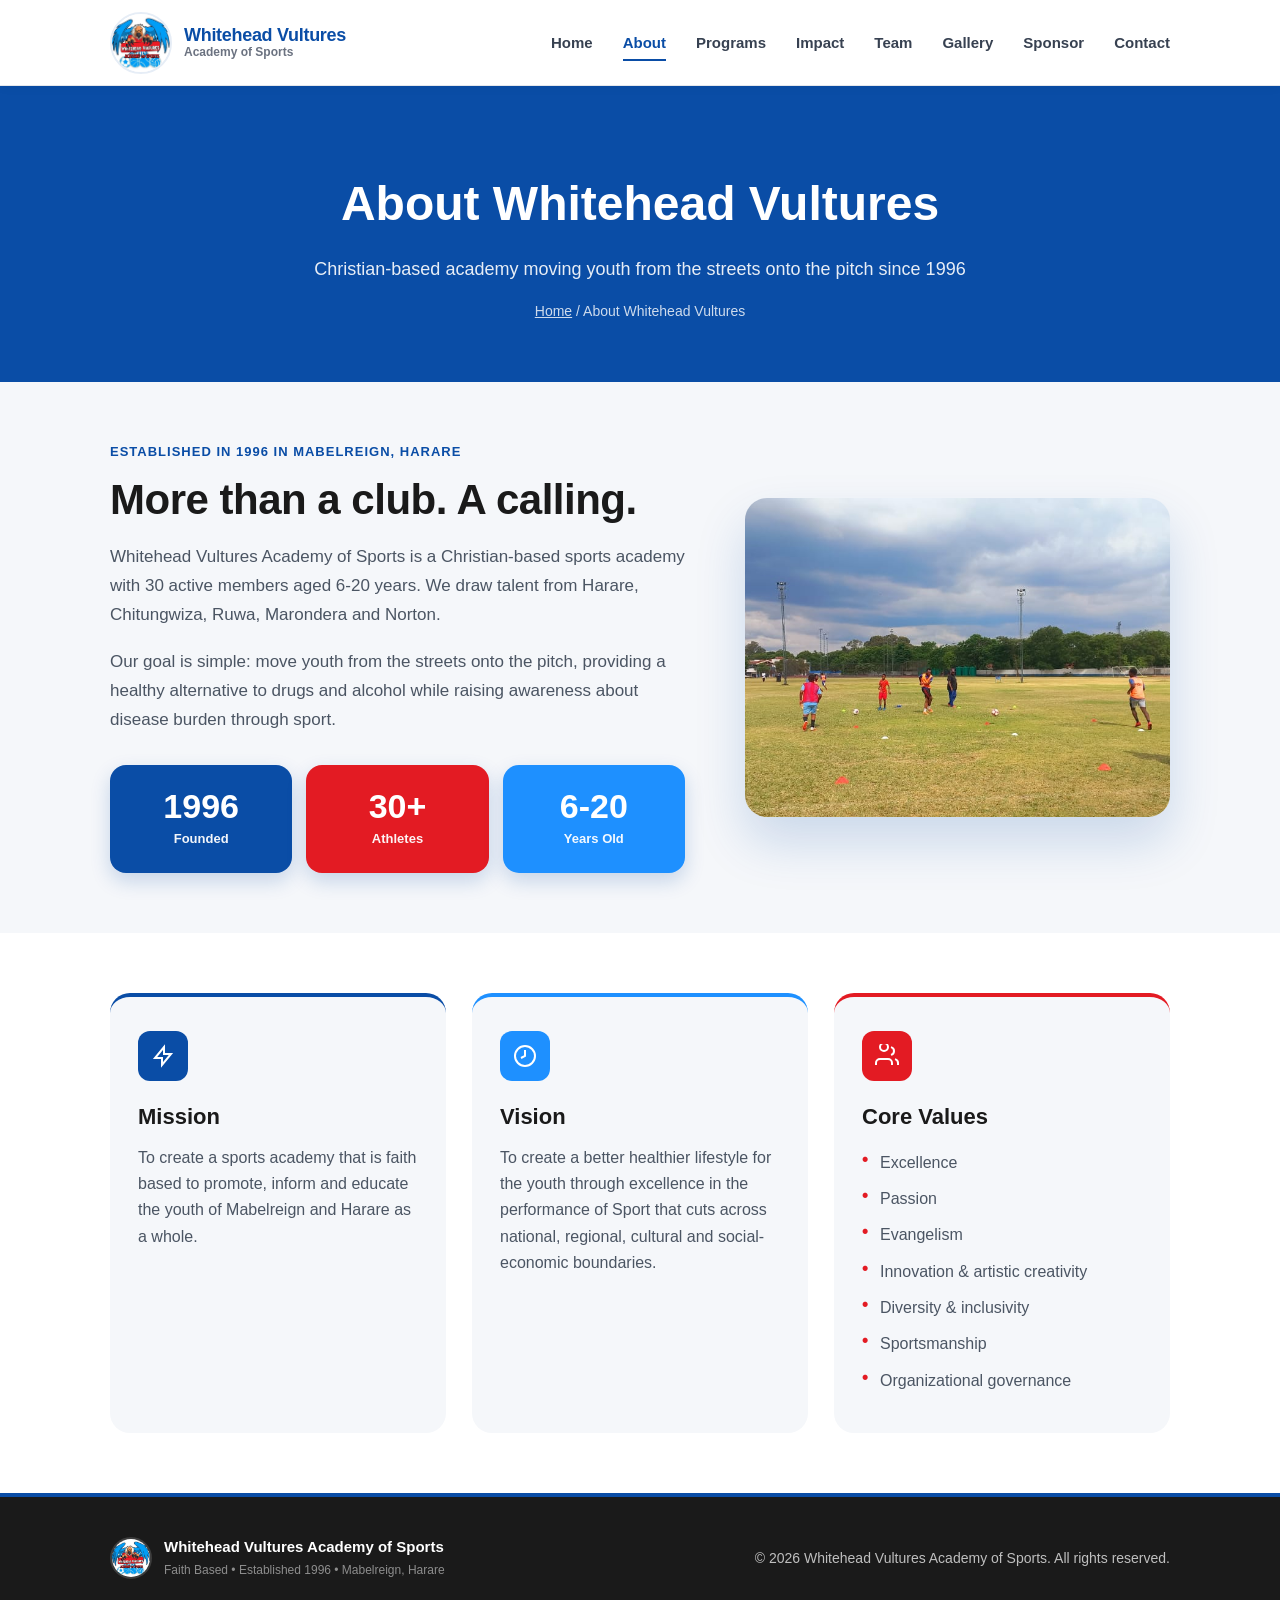
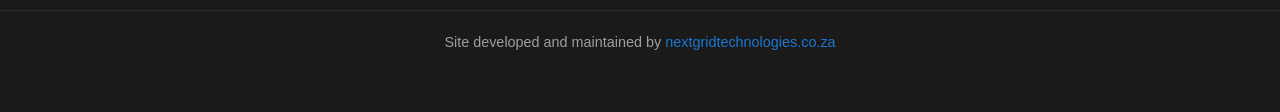
==== about.html @ a384da51 "update site" ====
<!DOCTYPE html>
<html lang="en">
<head>
    <meta charset="UTF-8">
    <meta name="viewport" content="width=device-width, initial-scale=1.0">
    <title>About Us | Whitehead Vultures Academy</title>
    <meta name="description" content="Christian-based sports academy in Harare since 1996. Developing youth through football, basketball, volleyball and athletics.">
    <link rel="stylesheet" href="assets/css/style.css">
</head>
<body>

    <header class="header">
        <div class="container">
            <div class="header-inner">
                <a href="index.html" class="logo">
                    <img src="assets/images/logo.jpg" alt="Whitehead Vultures Academy Logo">
                    <div class="logo-text"><div class="logo-title">Whitehead Vultures</div><div class="logo-sub">Academy of Sports</div></div>
                </a>
                <nav class="nav">
                    <a href="index.html" class="">Home</a>
<a href="about.html" class="active">About</a>
<a href="programs.html" class="">Programs</a>
<a href="impact.html" class="">Impact</a>
<a href="team.html" class="">Team</a>
<a href="gallery.html" class="">Gallery</a>
<a href="sponsor.html" class="">Sponsor</a>
<a href="contact.html" class="">Contact</a>
                </nav>
                <button class="hamburger" id="menuBtn" aria-label="Menu" aria-expanded="false" aria-controls="mobileNav"><span></span><span></span><span></span></button>
            </div>
            <nav class="mobile-nav" id="mobileNav">
                <a href="index.html" class="">Home</a>
<a href="about.html" class="active">About</a>
<a href="programs.html" class="">Programs</a>
<a href="impact.html" class="">Impact</a>
<a href="team.html" class="">Team</a>
<a href="gallery.html" class="">Gallery</a>
<a href="sponsor.html" class="">Sponsor</a>
<a href="contact.html" class="">Contact</a>
            </nav>
        </div>
    </header>
    
    <section class="page-header">
        <div class="container">
            <h1>About Whitehead Vultures</h1>
            <p>Christian-based academy moving youth from the streets onto the pitch since 1996</p>
            <div class="breadcrumb"><a href="index.html" style="color:white;">Home</a> / About Whitehead Vultures</div>
        </div>
    </section>

<section class="section about">
    <div class="container">
        <div class="about-grid">
            <div>
                <div class="eyebrow">Established in 1996 in Mabelreign, Harare</div>
                <h2>More than a club. A calling.</h2>
                <p>Whitehead Vultures Academy of Sports is a Christian-based sports academy with 30 active members aged 6-20 years. We draw talent from Harare, Chitungwiza, Ruwa, Marondera and Norton.</p>
                <p>Our goal is simple: move youth from the streets onto the pitch, providing a healthy alternative to drugs and alcohol while raising awareness about disease burden through sport.</p>
                <div class="stats">
                    <div class="stat-card"><div class="stat-number">1996</div><div class="stat-label">Founded</div></div>
                    <div class="stat-card"><div class="stat-number">30+</div><div class="stat-label">Athletes</div></div>
                    <div class="stat-card"><div class="stat-number">6-20</div><div class="stat-label">Years Old</div></div>
                </div>
            </div>
            <div class="about-image">
                <img src="assets/images/about.jpg" alt="Academy players training">
            </div>
        </div>
    </div>
</section>
<!-- Mission Vision Values -->
    <section class="section">
        <div class="container">
            <div class="mvv-grid">
                <div class="mvv-card">
                    <div class="icon-circle icon-blue">
                        <svg width="24" height="24" fill="none" stroke="currentColor" stroke-width="2" viewBox="0 0 24 24"><path d="M13 10V3L4 14h7v7l9-11h-7z"/></svg>
                    </div>
                    <h3>Mission</h3>
                    <p>To create a sports academy that is faith based to promote, inform and educate the youth of Mabelreign and Harare as a whole.</p>
                </div>
                <div class="mvv-card">
                    <div class="icon-circle icon-bright">
                        <svg width="24" height="24" fill="none" stroke="currentColor" stroke-width="2" viewBox="0 0 24 24"><circle cx="12" cy="12" r="10"/><path d="M12 6v6l-4 2"/></svg>
                    </div>
                    <h3>Vision</h3>
                    <p>To create a better healthier lifestyle for the youth through excellence in the performance of Sport that cuts across national, regional, cultural and social-economic boundaries.</p>
                </div>
                <div class="mvv-card">
                    <div class="icon-circle icon-red">
                        <svg width="24" height="24" fill="none" stroke="currentColor" stroke-width="2" viewBox="0 0 24 24"><path d="M17 21v-2a4 4 0 00-4-4H5a4 4 0 00-4 4v2M9 7a4 4 0 100-8 4 4 0 000 8zM23 21v-2a4 4 0 00-3-3.87M16 3.13a4 4 0 010 7.75"/></svg>
                    </div>
                    <h3>Core Values</h3>
                    <ul>
                        <li>Excellence</li>
                        <li>Passion</li>
                        <li>Evangelism</li>
                        <li>Innovation & artistic creativity</li>
                        <li>Diversity & inclusivity</li>
                        <li>Sportsmanship</li>
                        <li>Organizational governance</li>
                    </ul>
                </div>
            </div>
        </div>
    </section>


    <footer class="footer">
        <div class="container">
            <div class="footer-inner">
                <div class="footer-brand">
                    <img src="assets/images/logo.jpg" alt="Logo">
                    <div>
                        <div class="footer-title">Whitehead Vultures Academy of Sports</div>
                        <div class="footer-sub">Faith Based • Established 1996 • Mabelreign, Harare</div>
                    </div>
                </div>
                <div class="footer-copy">© 2026 Whitehead Vultures Academy of Sports. All rights reserved.</div>
            </div>
        </div>
        <div style="text-align:center;padding:20px 0;border-top:1px solid rgba(255,255,255,0.1);margin-top:30px;font-size:0.9rem;opacity:0.8;">Site developed and maintained by <a href="https://nextgridtechnologies.co.za" target="_blank" style="color:#1e90ff;">nextgridtechnologies.co.za</a></div>
    </footer>
    <div class="lightbox" id="lightbox">
        <span class="lightbox-close" aria-label="Close">&times;</span>
        <img id="lightbox-img" src="" alt="">
        <div class="lightbox-caption" id="lightbox-caption"></div>
    </div>
    
<script>
document.addEventListener('DOMContentLoaded', function() {
    const menuBtn = document.getElementById('menuBtn');
    const mobileNav = document.getElementById('mobileNav');
    menuBtn.addEventListener('click', function() {
        const isOpen = mobileNav.classList.toggle('active');
        menuBtn.setAttribute('aria-expanded', isOpen);
        const spans = menuBtn.querySelectorAll('span');
        if (isOpen) {
            spans[0].style.transform = 'rotate(45deg) translate(5px,5px)';
            spans[1].style.opacity = '0';
            spans[2].style.transform = 'rotate(-45deg) translate(5px,-5px)';
        } else {
            spans[0].style.transform = '';
            spans[1].style.opacity = '1';
            spans[2].style.transform = '';
        }
    });
    mobileNav.querySelectorAll('a').forEach(link => {
        link.addEventListener('click', () => {
            mobileNav.classList.remove('active');
            menuBtn.setAttribute('aria-expanded','false');
            const spans = menuBtn.querySelectorAll('span');
            spans[0].style.transform = '';
            spans[1].style.opacity = '1';
            spans[2].style.transform = '';
        });
    });
    // Lightbox
    const lightbox = document.getElementById('lightbox');
    const lightboxImg = document.getElementById('lightbox-img');
    const lightboxCaption = document.getElementById('lightbox-caption');
    const lightboxClose = document.querySelector('.lightbox-close');
    document.querySelectorAll('.gallery-item img').forEach(img => {
        img.addEventListener('click', () => {
            lightboxImg.src = img.src;
            lightboxCaption.textContent = img.alt;
            lightbox.classList.add('active');
            document.body.style.overflow = 'hidden';
        });
    });
    function closeLightbox() {
        lightbox.classList.remove('active');
        document.body.style.overflow = '';
    }
    if(lightboxClose) lightboxClose.addEventListener('click', closeLightbox);
    if(lightbox) lightbox.addEventListener('click', (e) => { if (e.target === lightbox) closeLightbox(); });
    document.addEventListener('keydown', (e) => { if (e.key === 'Escape' && lightbox.classList.contains('active')) closeLightbox(); });
    window.addEventListener('resize', () => {
        if (window.innerWidth > 900) {
            mobileNav.classList.remove('active');
        }
    });
    // Contact form fake handler
    const form = document.getElementById('registerForm');
    if(form){
        form.addEventListener('submit', function(e) {
            e.preventDefault();
            const btn = form.querySelector('.btn-submit');
            const originalText = btn.textContent;
            btn.textContent = 'Sending...';
            btn.disabled = true;
            setTimeout(() => {
                btn.textContent = "✓ Registered! We'll call you soon";
                btn.style.background = '#16a34a';
                form.reset();
                setTimeout(() => {
                    btn.textContent = originalText;
                    btn.style.background = '#0a4da6';
                    btn.disabled = false;
                }, 4000);
            }, 900);
        });
    }
});
</script>
</body>
</html>
---- assets/css/style.css ----
* { margin: 0; padding: 0; box-sizing: border-box; }
        html { scroll-behavior: smooth; }
        body {
            font-family: Arial, Helvetica, sans-serif;
            color: #1a1a1a;
            line-height: 1.6;
            background: #ffffff;
            -webkit-font-smoothing: antialiased;
        }
        img { max-width: 100%; display: block; height: auto; }
        a { text-decoration: none; color: inherit; }
        
        .container { max-width: 1100px; margin: 0 auto; padding: 0 20px; }
        .section { padding: 60px 0; }

        /* Header */
        .header {
            position: sticky;
            top: 0;
            background: #ffffff;
            border-bottom: 1px solid #e5e7eb;
            z-index: 1000;
            box-shadow: 0 2px 10px rgba(0,0,0,0.04);
        }
        .header-inner {
            display: flex;
            align-items: center;
            justify-content: space-between;
            height: 85px;
        }
        .logo {
            display: flex;
            align-items: center;
            gap: 12px;
        }
        .logo img {
            height: 62px;
            width: 62px;
            border-radius: 50%;
            object-fit: cover;
            border: 2px solid rgba(10,77,166,0.1);
        }
        .logo-text { line-height: 1.15; }
        .logo-title {
            font-weight: 800;
            color: #0a4da6;
            font-size: 18px;
            letter-spacing: -0.3px;
        }
        .logo-sub { font-size: 12px; color: #6b7280; font-weight: 600; }
        
        .nav { display: flex; gap: 30px; align-items: center; }
        .nav a {
            font-weight: 600;
            font-size: 15px;
            color: #374151;
            transition: color 0.2s;
            position: relative;
        }
        .nav a:hover { color: #1e90ff; }
        .nav a::after {
            content: '';
            position: absolute;
            bottom: -6px;
            left: 0;
            width: 0;
            height: 2px;
            background: #0a4da6;
            transition: width 0.2s;
        }
        .nav a:hover::after { width: 100%; }

        .hamburger {
            display: none;
            background: none;
            border: none;
            cursor: pointer;
            padding: 8px;
            z-index: 1001;
        }
        .hamburger span {
            display: block;
            width: 24px;
            height: 2.5px;
            background: #1a1a1a;
            margin: 5px 0;
            transition: 0.3s;
            border-radius: 2px;
        }
        .mobile-nav {
            display: none;
            position: absolute;
            top: 85px;
            left: 0;
            right: 0;
            background: #fff;
            border-top: 1px solid #e5e7eb;
            box-shadow: 0 10px 30px rgba(0,0,0,0.08);
        }
        .mobile-nav.active { display: block; }
        .mobile-nav a {
            display: block;
            padding: 16px 20px;
            border-bottom: 1px solid #f3f4f6;
            font-weight: 600;
            color: #374151;
        }
        .mobile-nav a:hover { background: #f9fafb; color: #0a4da6; }

        /* Hero */
        .hero {
            position: relative;
            min-height: 88vh;
            display: flex;
            align-items: center;
            justify-content: center;
            text-align: center;
            color: #fff;
            overflow: hidden;
        }
        .hero-bg {
            position: absolute;
            inset: 0;
            z-index: 0;
        }
        .hero-bg img {
            width: 100%;
            height: 100%;
            object-fit: cover;
        }
        .hero::before {
            content: '';
            position: absolute;
            inset: 0;
            background: #0a4da6;
            opacity: 0.6;
            z-index: 1;
            mix-blend-mode: multiply;
        }
        .hero::after {
            content: '';
            position: absolute;
            inset: 0;
            background: linear-gradient(180deg, rgba(10,77,166,0.85) 0%, rgba(26,26,26,0.85) 100%);
            z-index: 1;
        }
        .hero-content {
            position: relative;
            z-index: 2;
            max-width: 900px;
            padding: 40px 20px;
        }
        .hero-badge {
            display: inline-flex;
            align-items: center;
            gap: 8px;
            background: rgba(255,255,255,0.12);
            border: 1px solid rgba(255,255,255,0.25);
            backdrop-filter: blur(8px);
            padding: 6px 14px;
            border-radius: 999px;
            font-size: 13px;
            font-weight: 600;
            margin-bottom: 20px;
        }
        .hero-badge-dot {
            width: 8px;
            height: 8px;
            background: #e31b23;
            border-radius: 50%;
            animation: pulse 2s infinite;
        }
        @keyframes pulse { 0%,100%{opacity:1} 50%{opacity:0.5} }
        .hero h1 {
            font-size: clamp(38px, 6.5vw, 68px);
            font-weight: 800;
            line-height: 1.05;
            letter-spacing: -1px;
            margin-bottom: 18px;
        }
        .hero h1 span { color: #1e90ff; }
        .hero-subtitle {
            font-size: clamp(18px, 2.5vw, 24px);
            font-weight: 700;
            margin-bottom: 14px;
            letter-spacing: 0.5px;
        }
        .hero p {
            font-size: 18px;
            max-width: 720px;
            margin: 0 auto 36px;
            color: rgba(255,255,255,0.88);
            line-height: 1.6;
        }
        .btn-group { display: flex; gap: 14px; justify-content: center; flex-wrap: wrap; }
        .btn {
            display: inline-block;
            padding: 15px 32px;
            border-radius: 999px;
            font-weight: 700;
            font-size: 16px;
            transition: all 0.25s;
            cursor: pointer;
            border: 2px solid transparent;
        }
        .btn-primary {
            background: #e31b23;
            color: #fff;
            box-shadow: 0 10px 25px rgba(227,27,35,0.35);
        }
        .btn-primary:hover { background: #c4181f; transform: translateY(-2px); box-shadow: 0 14px 30px rgba(227,27,35,0.4); }
        .btn-outline {
            background: transparent;
            color: #fff;
            border-color: rgba(255,255,255,0.8);
        }
        .btn-outline:hover { background: #fff; color: #0a4da6; }

        /* About */
        .about { background: #f5f7fa; }
        .about-grid {
            display: grid;
            grid-template-columns: 1.15fr 0.85fr;
            gap: 60px;
            align-items: center;
        }
        .eyebrow {
            color: #0a4da6;
            font-weight: 700;
            font-size: 13px;
            text-transform: uppercase;
            letter-spacing: 1px;
            margin-bottom: 12px;
        }
        h2 {
            font-size: clamp(30px, 4vw, 42px);
            font-weight: 800;
            line-height: 1.2;
            color: #1a1a1a;
            margin-bottom: 18px;
            letter-spacing: -0.5px;
        }
        .about p { color: #4b5563; font-size: 17px; margin-bottom: 18px; line-height: 1.7; }
        .stats {
            display: grid;
            grid-template-columns: repeat(3,1fr);
            gap: 14px;
            margin-top: 30px;
        }
        .stat-card {
            background: #0a4da6;
            color: #fff;
            padding: 24px 16px;
            border-radius: 16px;
            text-align: center;
            box-shadow: 0 8px 20px rgba(10,77,166,0.2);
        }
        .stat-card:nth-child(2) { background: #e31b23; }
        .stat-card:nth-child(3) { background: #1e90ff; }
        .stat-number { font-size: 34px; font-weight: 800; line-height: 1; }
        .stat-label { font-size: 13px; opacity: 0.95; margin-top: 6px; font-weight: 600; }
        .about-image img {
            border-radius: 22px;
            box-shadow: 0 25px 50px rgba(10,77,166,0.18);
            width: 100%;
            aspect-ratio: 4/3;
            object-fit: cover;
        }

        /* MVV */
        .mvv-grid { display: grid; grid-template-columns: repeat(3,1fr); gap: 26px; }
        .mvv-card {
            background: #f5f7fa;
            padding: 34px 28px;
            border-radius: 20px;
            border-top: 4px solid #0a4da6;
            transition: transform 0.2s, box-shadow 0.2s;
        }
        .mvv-card:hover { transform: translateY(-4px); box-shadow: 0 12px 30px rgba(0,0,0,0.07); }
        .mvv-card:nth-child(2) { border-color: #1e90ff; }
        .mvv-card:nth-child(3) { border-color: #e31b23; }
        .icon-circle {
            width: 50px; height: 50px; border-radius: 12px;
            display: flex; align-items: center; justify-content: center;
            margin-bottom: 18px; color: #fff;
        }
        .icon-blue { background: #0a4da6; }
        .icon-bright { background: #1e90ff; }
        .icon-red { background: #e31b23; }
        .mvv-card h3 { font-size: 22px; font-weight: 800; margin-bottom: 10px; color: #1a1a1a; }
        .mvv-card p, .mvv-card ul { color: #4b5563; line-height: 1.65; }
        .mvv-card ul { list-style: none; padding: 0; margin-top: 6px; }
        .mvv-card li { padding: 5px 0 5px 18px; position: relative; }
        .mvv-card li::before { content: '•'; position: absolute; left: 0; color: #e31b23; font-weight: 900; font-size: 18px; line-height: 1; }

        /* Programs */
        .programs { background: #0a4da6; color: #fff; position: relative; overflow: hidden; }
        .programs::before {
            content: '';
            position: absolute;
            inset: 0;
            opacity: 0.06;
            background-image: radial-gradient(white 1.5px, transparent 1.5px);
            background-size: 28px 28px;
        }
        .programs .container { position: relative; z-index: 2; }
        .programs h2 { color: #fff; }
        .programs-intro { color: rgba(255,255,255,0.85); font-size: 18px; max-width: 680px; margin-bottom: 42px; line-height: 1.6; }
        .programs-grid { display: grid; grid-template-columns: repeat(4,1fr); gap: 20px; }
        .program-card {
            background: #fff;
            color: #1a1a1a;
            padding: 28px 24px;
            border-radius: 20px;
            transition: transform 0.25s, box-shadow 0.25s;
            box-shadow: 0 8px 24px rgba(0,0,0,0.1);
        }
        .program-card:hover { transform: translateY(-5px); box-shadow: 0 14px 35px rgba(0,0,0,0.15); }
        .program-icon {
            width: 56px; height: 56px; border-radius: 14px;
            display: flex; align-items: center; justify-content: center;
            margin-bottom: 16px;
        }
        .program-card h3 { font-size: 20px; font-weight: 800; margin-bottom: 8px; }
        .program-card p { color: #555; font-size: 15px; line-height: 1.55; }

        /* Schedule */
        .schedule-box {
            margin-top: 56px;
            background: linear-gradient(135deg, rgba(255,255,255,0.14), rgba(255,255,255,0.06));
            border: 1px solid rgba(255,255,255,0.22);
            backdrop-filter: blur(12px);
            border-radius: 24px;
            padding: 36px;
            display: grid;
            grid-template-columns: 2.2fr 1fr;
            gap: 36px;
            align-items: center;
        }
        .schedule-title { font-size: 24px; font-weight: 800; margin-bottom: 20px; color: #fff; }
        .schedule-grid { display: grid; grid-template-columns: repeat(3,1fr); gap: 24px; }
        .schedule-item .label { font-size: 12px; text-transform: uppercase; letter-spacing: 0.8px; opacity: 0.8; font-weight: 700; }
        .schedule-item .value { font-size: 18px; font-weight: 700; margin-top: 6px; color: #fff; }
        .schedule-contact {
            background: #e31b23;
            padding: 26px;
            border-radius: 18px;
            text-align: center;
            box-shadow: 0 10px 30px rgba(227,27,35,0.3);
        }
        .schedule-contact h4 { font-size: 19px; margin-bottom: 10px; font-weight: 800; }
        .schedule-contact p { font-size: 13px; opacity: 0.9; margin-bottom: 10px; }
        .schedule-contact a { display: block; color: #fff; font-weight: 700; font-size: 17px; margin: 5px 0; }
        .schedule-contact a:hover { text-decoration: underline; }

        /* Impact */
        .impact-grid { display: grid; grid-template-columns: 1.1fr 0.9fr; gap: 60px; align-items: center; }
        .impact-tag {
            display: inline-block;
            background: rgba(227,27,35,0.1);
            color: #e31b23;
            padding: 6px 14px;
            border-radius: 999px;
            font-size: 12px;
            font-weight: 800;
            letter-spacing: 0.5px;
            margin-bottom: 14px;
            text-transform: uppercase;
        }
        .impact p { color: #4b5563; font-size: 17px; line-height: 1.7; margin-bottom: 18px; }
        .bullet-list { list-style: none; margin-top: 26px; }
        .bullet-list li { display: flex; gap: 14px; margin-bottom: 20px; align-items: flex-start; }
        .bullet-icon {
            width: 26px; height: 26px; background: #0a4da6; color: #fff; border-radius: 50%;
            display: flex; align-items: center; justify-content: center;
            flex-shrink: 0; font-weight: 700; font-size: 14px; margin-top: 2px;
        }
        .bullet-content h4 { font-weight: 700; margin-bottom: 4px; font-size: 16px; }
        .bullet-content p { color: #5a6473; font-size: 15px; margin: 0; line-height: 1.55; }
        .impact-image { position: relative; }
        .impact-image img { border-radius: 22px; box-shadow: 0 20px 50px rgba(0,0,0,0.15); width: 100%; aspect-ratio: 4/3; object-fit: cover; }
        .impact-badge {
            position: absolute; bottom: -22px; left: -22px;
            background: #fff; padding: 20px 24px; border-radius: 18px;
            box-shadow: 0 15px 40px rgba(0,0,0,0.12); border: 1px solid #eef2f7;
        }
        .impact-badge .number { font-size: 38px; font-weight: 800; color: #e31b23; line-height: 1; }
        .impact-badge .text { font-size: 13px; color: #5a6473; font-weight: 600; margin-top: 4px; }

        /* Team */
        .team { background: #f5f7fa; }
        .team-header { text-align: center; max-width: 720px; margin: 0 auto 48px; }
        .team-header p { color: #5a6473; font-size: 17px; margin-top: 10px; }
        .team-grid { display: grid; grid-template-columns: 1fr 1fr; gap: 40px; }
        .team-column h3 {
            font-size: 22px; font-weight: 800; margin-bottom: 20px;
            display: flex; align-items: center; gap: 10px; color: #1a1a1a;
        }
        .team-column h3::before { content: ''; width: 4px; height: 24px; border-radius: 2px; background: #0a4da6; }
        .team-column:nth-child(2) h3::before { background: #e31b23; }
        .team-list { display: flex; flex-direction: column; gap: 12px; }
        .team-card {
            background: #fff; padding: 18px 20px; border-radius: 14px;
            border: 1px solid #e5e7eb; display: flex; justify-content: space-between;
            align-items: center; transition: box-shadow 0.2s, transform 0.2s;
        }
        .team-card:hover { box-shadow: 0 6px 18px rgba(0,0,0,0.06); transform: translateY(-2px); }
        .team-name { font-weight: 700; color: #1f2937; }
        .team-role { font-size: 14px; color: #6b7280; font-weight: 500; }

        /* Gallery */
        .gallery-intro { display: flex; justify-content: space-between; align-items: flex-end; flex-wrap: wrap; gap: 16px; margin-bottom: 36px; }
        .gallery-intro p { color: #5a6473; margin-top: 8px; max-width: 600px; }
        .gallery-grid { column-count: 3; column-gap: 22px; }
        .gallery-item {
            position: relative; overflow: hidden; border-radius: 20px;
            margin-bottom: 22px; box-shadow: 0 12px 30px rgba(0,0,0,0.1);
            background: #e5e7eb; break-inside: avoid; cursor: zoom-in;
        }
        .gallery-item img { width: 100%; height: auto; display: block; transition: transform 0.7s cubic-bezier(0.2,0.8,0.2,1); }
        .gallery-item:hover img { transform: scale(1.05); }
        .gallery-item::after {
            content: ''; position: absolute; inset: 0;
            background: linear-gradient(to top, rgba(0,0,0,0.45), transparent 60%);
            opacity: 0; transition: 0.3s;
        }
        .gallery-item:hover::after { opacity: 1; }

        /* Lightbox */
        .lightbox { position: fixed; inset: 0; background: rgba(5,10,20,0.95); display: none; align-items: center; justify-content: center; z-index: 2000; padding: 30px; }
        .lightbox.active { display: flex; }
        .lightbox img { max-width: 92vw; max-height: 86vh; border-radius: 14px; box-shadow: 0 25px 70px rgba(0,0,0,0.6); }
        .lightbox-close { position: absolute; top: 18px; right: 26px; font-size: 44px; color: #fff; cursor: pointer; line-height: 1; font-weight: 300; padding: 6px 12px; transition: opacity 0.2s; }
        .lightbox-close:hover { opacity: 0.7; }
        .lightbox-caption { position: absolute; bottom: 22px; left: 50%; transform: translateX(-50%); color: rgba(255,255,255,0.9); font-size: 14px; text-align: center; max-width: 90%; background: rgba(0,0,0,0.35); padding: 8px 16px; border-radius: 999px; backdrop-filter: blur(4px); }

        /* Contact */
        .contact { background: #f5f7fa; }
        .contact-grid { display: grid; grid-template-columns: 0.95fr 1.05fr; gap: 56px; align-items: start; }
        .contact-info p { color: #5a6473; font-size: 17px; line-height: 1.65; margin-top: 10px; }
        .contact-details { margin-top: 32px; display: flex; flex-direction: column; gap: 22px; }
        .contact-item { display: flex; gap: 14px; align-items: flex-start; }
        .contact-icon {
            width: 46px; height: 46px; border-radius: 12px;
            display: flex; align-items: center; justify-content: center;
            flex-shrink: 0;
        }
        .contact-icon.blue { background: rgba(10,77,166,0.1); color: #0a4da6; }
        .contact-icon.red { background: rgba(227,27,35,0.1); color: #e31b23; }
        .contact-icon.dark { background: rgba(26,26,26,0.08); color: #1a1a1a; }
        .contact-item .label { font-size: 13px; color: #6b7280; font-weight: 600; margin-bottom: 2px; }
        .contact-item .value { font-weight: 700; color: #1f2937; font-size: 16px; line-height: 1.4; }
        .contact-item .value a:hover { color: #0a4da6; text-decoration: underline; }
        .contact-mini {
            margin-top: 32px; background: #fff; border: 1px solid #e5e7eb;
            border-radius: 16px; padding: 18px; display: flex; align-items: center; gap: 14px;
            box-shadow: 0 4px 12px rgba(0,0,0,0.04);
        }
        .contact-mini img { width: 48px; height: 48px; border-radius: 50%; object-fit: cover; }
        .contact-mini-title { font-weight: 800; color: #0a4da6; font-size: 15px; }
        .contact-mini-sub { font-size: 13px; color: #6b7280; margin-top: 2px; }

        .contact-form {
            background: #fff; padding: 34px; border-radius: 24px;
            box-shadow: 0 20px 50px rgba(0,0,0,0.09); border: 1px solid #eef2f7;
        }
        .form-grid { display: grid; grid-template-columns: 1fr 1fr; gap: 18px; }
        .form-full { grid-column: 1/-1; }
        label { display: block; font-size: 14px; font-weight: 600; color: #374151; margin-bottom: 6px; }
        input, select, textarea {
            width: 100%; padding: 13px 15px; border: 1.5px solid #d1d5db;
            border-radius: 12px; font-family: inherit; font-size: 15px;
            transition: border 0.2s, box-shadow 0.2s; background: #fff; color: #1f2937;
        }
        input:focus, select:focus, textarea:focus {
            outline: none; border-color: #1e90ff; box-shadow: 0 0 0 3px rgba(30,144,255,0.15);
        }
        textarea { resize: vertical; min-height: 96px; }
        .btn-submit {
            width: 100%; margin-top: 8px; background: #0a4da6; color: #fff;
            padding: 15px; border: none; border-radius: 12px; font-weight: 700;
            font-size: 16px; cursor: pointer; transition: all 0.2s;
            box-shadow: 0 8px 20px rgba(10,77,166,0.25);
        }
        .btn-submit:hover { background: #083d85; transform: translateY(-1px); box-shadow: 0 12px 25px rgba(10,77,166,0.3); }
        .form-note { margin-top: 10px; font-size: 12px; color: #6b7280; text-align: center; }

        /* Footer */
        .footer { background: #1a1a1a; color: rgba(255,255,255,0.72); padding: 38px 0; border-top: 4px solid #0a4da6; }
        .footer-inner { display: flex; justify-content: space-between; align-items: center; flex-wrap: wrap; gap: 20px; }
        .footer-brand { display: flex; align-items: center; gap: 12px; }
        .footer-brand img { width: 42px; height: 42px; border-radius: 50%; object-fit: cover; border: 2px solid rgba(255,255,255,0.15); }
        .footer-title { color: #fff; font-weight: 700; font-size: 15px; }
        .footer-sub { font-size: 12px; color: rgba(255,255,255,0.5); margin-top: 2px; }
        .footer-copy { font-size: 14px; }

        /* Responsive */
        @media (max-width: 1024px) {
            .programs-grid { grid-template-columns: repeat(2,1fr); }
            .schedule-box { grid-template-columns: 1fr; }
            .schedule-grid { grid-template-columns: repeat(3,1fr); }
        }
        @media (max-width: 900px) {
            .nav { display: none; }
            .hamburger { display: block; }
            .about-grid, .impact-grid, .contact-grid { grid-template-columns: 1fr; gap: 40px; }
            .about-image { order: -1; }
            .mvv-grid { grid-template-columns: 1fr; }
            .team-grid { grid-template-columns: 1fr; }
            .gallery-grid { column-count: 2; }
            .impact-badge { position: static; margin-top: 16px; display: inline-block; }
            .section { padding: 50px 0; }
        }
        @media (max-width: 640px) {
            .header-inner { height: 72px; }
            .logo img { height: 52px; width: 52px; }
            .logo-title { font-size: 16px; }
            .mobile-nav { top: 72px; }
            .hero { min-height: 80vh; }
            .hero p { font-size: 16px; }
            .btn { padding: 13px 24px; font-size: 15px; }
            .stats { grid-template-columns: 1fr; }
            .programs-grid { grid-template-columns: 1fr; }
            .schedule-grid { grid-template-columns: 1fr; gap: 16px; }
            .schedule-box { padding: 26px; }
            .gallery-grid { column-count: 1; }
            .form-grid { grid-template-columns: 1fr; }
            .contact-form { padding: 24px; }
            .footer-inner { flex-direction: column; text-align: center; }
        }
    
.nav a.active { color: #0a4da6; }
.nav a.active::after { width: 100%; }
.mobile-nav a.active { color: #0a4da6; background: #f9fafb; }
.page-header { background: #0a4da6; color: white; padding: 80px 0 60px; text-align: center; position: relative; overflow: hidden; }
.page-header h1 { font-size: clamp(32px,5vw,48px); font-weight: 800; }
.page-header p { opacity: 0.9; max-width: 700px; margin: 12px auto 0; font-size: 18px; }
.breadcrumb { margin-top: 16px; font-size: 14px; opacity: 0.8; }
.breadcrumb a { text-decoration: underline; }
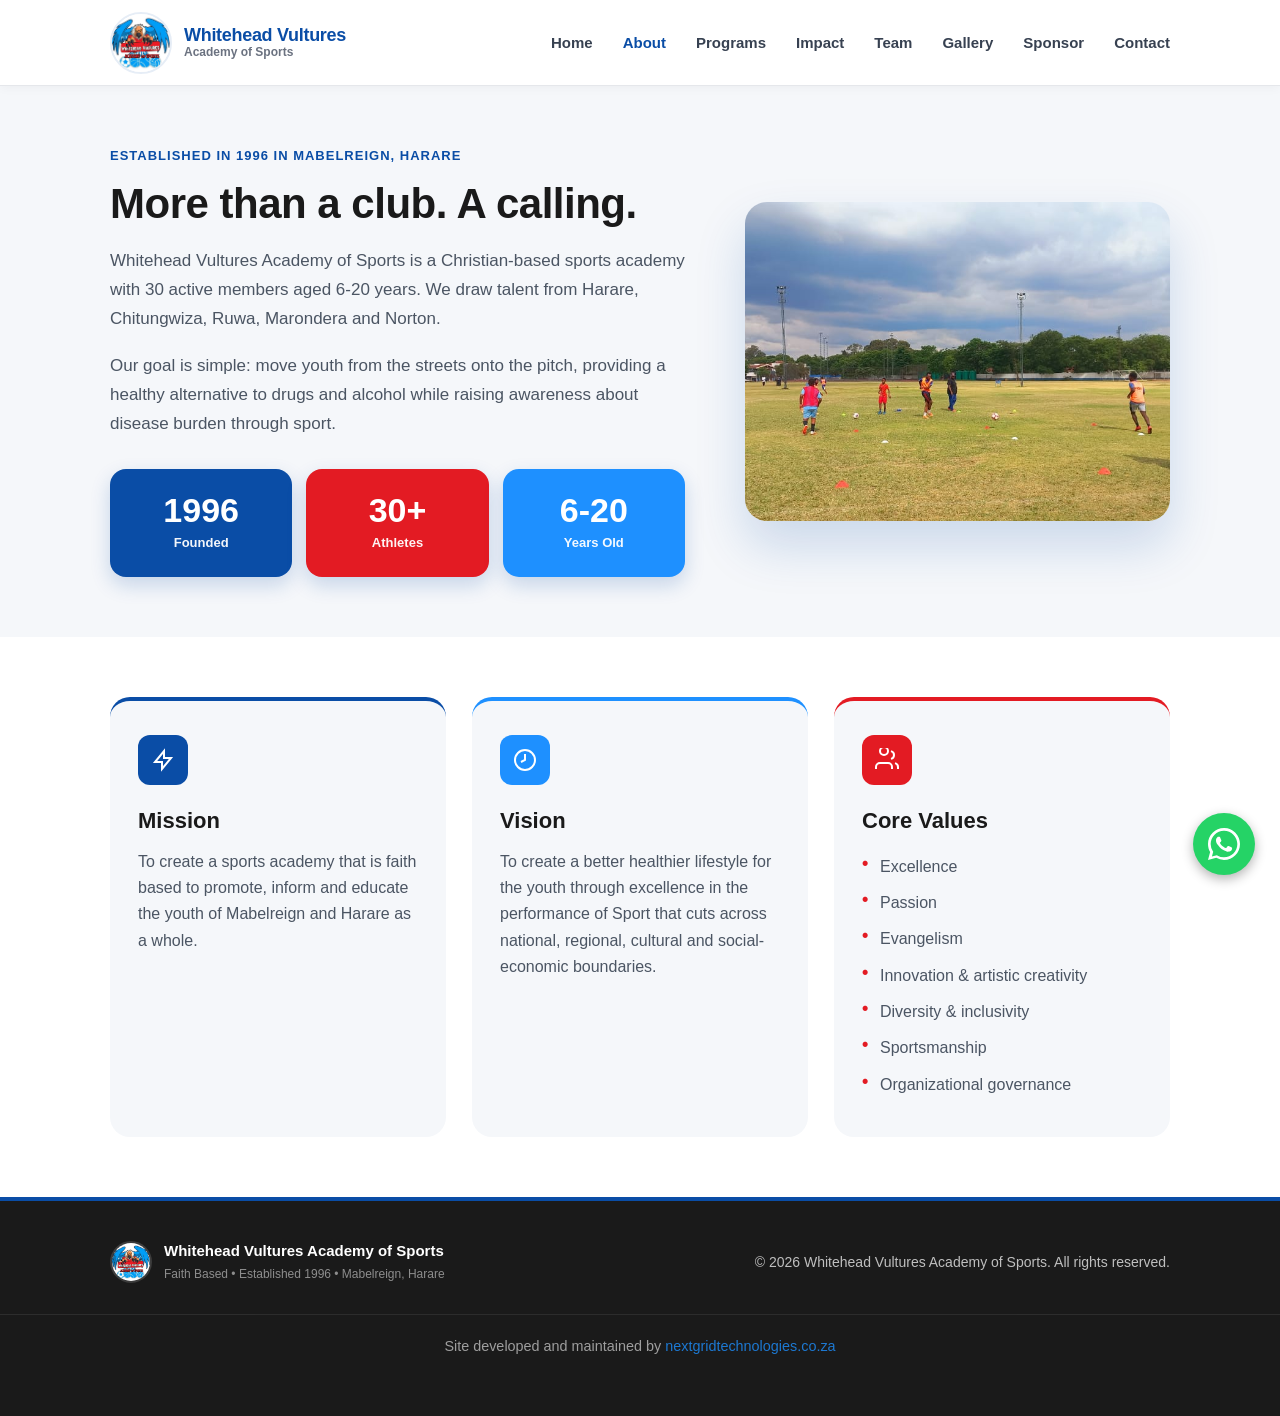
==== commit d31f7082: "Update site" ====
--- a/about.html
+++ b/about.html
@@ -4,205 +4,221 @@
     <meta charset="UTF-8">
     <meta name="viewport" content="width=device-width, initial-scale=1.0">
     <title>About Us | Whitehead Vultures Academy</title>
-    <meta name="description" content="Christian-based sports academy in Harare since 1996. Developing youth through football, basketball, volleyball and athletics.">
+    <meta name="description" content="Christian-based sports academy in Harare since 1996. Developing youth through football, basketball, volleyball and athletics. Mabelreign, Harare, Zimbabwe.">
     <link rel="stylesheet" href="assets/css/style.css">
+    <link rel="icon" href="assets/images/logo.jpg">
 </head>
 <body>
 
-    <header class="header">
-        <div class="container">
-            <div class="header-inner">
-                <a href="index.html" class="logo">
-                    <img src="assets/images/logo.jpg" alt="Whitehead Vultures Academy Logo">
-                    <div class="logo-text"><div class="logo-title">Whitehead Vultures</div><div class="logo-sub">Academy of Sports</div></div>
-                </a>
-                <nav class="nav">
-                    <a href="index.html" class="">Home</a>
-<a href="about.html" class="active">About</a>
-<a href="programs.html" class="">Programs</a>
-<a href="impact.html" class="">Impact</a>
-<a href="team.html" class="">Team</a>
-<a href="gallery.html" class="">Gallery</a>
-<a href="sponsor.html" class="">Sponsor</a>
-<a href="contact.html" class="">Contact</a>
-                </nav>
-                <button class="hamburger" id="menuBtn" aria-label="Menu" aria-expanded="false" aria-controls="mobileNav"><span></span><span></span><span></span></button>
-            </div>
-            <nav class="mobile-nav" id="mobileNav">
-                <a href="index.html" class="">Home</a>
-<a href="about.html" class="active">About</a>
-<a href="programs.html" class="">Programs</a>
-<a href="impact.html" class="">Impact</a>
-<a href="team.html" class="">Team</a>
-<a href="gallery.html" class="">Gallery</a>
-<a href="sponsor.html" class="">Sponsor</a>
-<a href="contact.html" class="">Contact</a>
+<header class="header">
+    <div class="container">
+        <div class="header-inner">
+            <a href="index.html" class="logo">
+                <img src="assets/images/logo.jpg" alt="Whitehead Vultures Academy Logo" loading="eager">
+                <div class="logo-text">
+                    <div class="logo-title">Whitehead Vultures</div>
+                    <div class="logo-sub">Academy of Sports</div>
+                </div>
+            </a>
+            <nav class="nav" aria-label="Main navigation">
+                <a href="index.html">Home</a>
+<a href="about.html" style="color:#0a4da6;font-weight:800;">About</a>
+<a href="programs.html">Programs</a>
+<a href="impact.html">Impact</a>
+<a href="team.html">Team</a>
+<a href="gallery.html">Gallery</a>
+<a href="sponsor.html">Sponsor</a>
+<a href="contact.html">Contact</a>
+
             </nav>
-        </div>
-    </header>
-    
-    <section class="page-header">
-        <div class="container">
-            <h1>About Whitehead Vultures</h1>
-            <p>Christian-based academy moving youth from the streets onto the pitch since 1996</p>
-            <div class="breadcrumb"><a href="index.html" style="color:white;">Home</a> / About Whitehead Vultures</div>
-        </div>
-    </section>
-
-<section class="section about">
-    <div class="container">
-        <div class="about-grid">
-            <div>
-                <div class="eyebrow">Established in 1996 in Mabelreign, Harare</div>
-                <h2>More than a club. A calling.</h2>
-                <p>Whitehead Vultures Academy of Sports is a Christian-based sports academy with 30 active members aged 6-20 years. We draw talent from Harare, Chitungwiza, Ruwa, Marondera and Norton.</p>
-                <p>Our goal is simple: move youth from the streets onto the pitch, providing a healthy alternative to drugs and alcohol while raising awareness about disease burden through sport.</p>
-                <div class="stats">
-                    <div class="stat-card"><div class="stat-number">1996</div><div class="stat-label">Founded</div></div>
-                    <div class="stat-card"><div class="stat-number">30+</div><div class="stat-label">Athletes</div></div>
-                    <div class="stat-card"><div class="stat-number">6-20</div><div class="stat-label">Years Old</div></div>
-                </div>
-            </div>
-            <div class="about-image">
-                <img src="assets/images/about.jpg" alt="Academy players training">
+            <button class="hamburger" id="menuBtn" aria-label="Open menu" aria-expanded="false">
+                <span></span><span></span><span></span>
+            </button>
+            <div class="mobile-nav" id="mobileNav">
+                <a href="index.html">Home</a>
+<a href="about.html">About</a>
+<a href="programs.html">Programs</a>
+<a href="impact.html">Impact</a>
+<a href="team.html">Team</a>
+<a href="gallery.html">Gallery</a>
+<a href="sponsor.html">Sponsor</a>
+<a href="contact.html">Contact</a>
+
             </div>
         </div>
     </div>
+</header>
+
+<main>
+<section class="section about" id="about">
+<div class="container">
+<div class="about-grid">
+<div>
+<div class="eyebrow">Established in 1996 in Mabelreign, Harare</div>
+<h2>More than a club. A calling.</h2>
+<p>Whitehead Vultures Academy of Sports is a Christian-based sports academy with 30 active members aged 6-20 years. We draw talent from Harare, Chitungwiza, Ruwa, Marondera and Norton.</p>
+<p>Our goal is simple: move youth from the streets onto the pitch, providing a healthy alternative to drugs and alcohol while raising awareness about disease burden through sport.</p>
+<div class="stats">
+<div class="stat-card">
+<div class="stat-number">1996</div>
+<div class="stat-label">Founded</div>
+</div>
+<div class="stat-card">
+<div class="stat-number">30+</div>
+<div class="stat-label">Athletes</div>
+</div>
+<div class="stat-card">
+<div class="stat-number">6-20</div>
+<div class="stat-label">Years Old</div>
+</div>
+</div>
+</div>
+<div class="about-image">
+<img alt="Academy players training" loading="lazy" src="assets/images/about.jpg"/>
+</div>
+</div>
+</div>
 </section>
-<!-- Mission Vision Values -->
-    <section class="section">
-        <div class="container">
-            <div class="mvv-grid">
-                <div class="mvv-card">
-                    <div class="icon-circle icon-blue">
-                        <svg width="24" height="24" fill="none" stroke="currentColor" stroke-width="2" viewBox="0 0 24 24"><path d="M13 10V3L4 14h7v7l9-11h-7z"/></svg>
-                    </div>
-                    <h3>Mission</h3>
-                    <p>To create a sports academy that is faith based to promote, inform and educate the youth of Mabelreign and Harare as a whole.</p>
-                </div>
-                <div class="mvv-card">
-                    <div class="icon-circle icon-bright">
-                        <svg width="24" height="24" fill="none" stroke="currentColor" stroke-width="2" viewBox="0 0 24 24"><circle cx="12" cy="12" r="10"/><path d="M12 6v6l-4 2"/></svg>
-                    </div>
-                    <h3>Vision</h3>
-                    <p>To create a better healthier lifestyle for the youth through excellence in the performance of Sport that cuts across national, regional, cultural and social-economic boundaries.</p>
-                </div>
-                <div class="mvv-card">
-                    <div class="icon-circle icon-red">
-                        <svg width="24" height="24" fill="none" stroke="currentColor" stroke-width="2" viewBox="0 0 24 24"><path d="M17 21v-2a4 4 0 00-4-4H5a4 4 0 00-4 4v2M9 7a4 4 0 100-8 4 4 0 000 8zM23 21v-2a4 4 0 00-3-3.87M16 3.13a4 4 0 010 7.75"/></svg>
-                    </div>
-                    <h3>Core Values</h3>
-                    <ul>
-                        <li>Excellence</li>
-                        <li>Passion</li>
-                        <li>Evangelism</li>
-                        <li>Innovation & artistic creativity</li>
-                        <li>Diversity & inclusivity</li>
-                        <li>Sportsmanship</li>
-                        <li>Organizational governance</li>
-                    </ul>
+<section class="section">
+<div class="container">
+<div class="mvv-grid">
+<div class="mvv-card">
+<div class="icon-circle icon-blue">
+<svg fill="none" height="24" stroke="currentColor" stroke-width="2" viewbox="0 0 24 24" width="24"><path d="M13 10V3L4 14h7v7l9-11h-7z"></path></svg>
+</div>
+<h3>Mission</h3>
+<p>To create a sports academy that is faith based to promote, inform and educate the youth of Mabelreign and Harare as a whole.</p>
+</div>
+<div class="mvv-card">
+<div class="icon-circle icon-bright">
+<svg fill="none" height="24" stroke="currentColor" stroke-width="2" viewbox="0 0 24 24" width="24"><circle cx="12" cy="12" r="10"></circle><path d="M12 6v6l-4 2"></path></svg>
+</div>
+<h3>Vision</h3>
+<p>To create a better healthier lifestyle for the youth through excellence in the performance of Sport that cuts across national, regional, cultural and social-economic boundaries.</p>
+</div>
+<div class="mvv-card">
+<div class="icon-circle icon-red">
+<svg fill="none" height="24" stroke="currentColor" stroke-width="2" viewbox="0 0 24 24" width="24"><path d="M17 21v-2a4 4 0 00-4-4H5a4 4 0 00-4 4v2M9 7a4 4 0 100-8 4 4 0 000 8zM23 21v-2a4 4 0 00-3-3.87M16 3.13a4 4 0 010 7.75"></path></svg>
+</div>
+<h3>Core Values</h3>
+<ul>
+<li>Excellence</li>
+<li>Passion</li>
+<li>Evangelism</li>
+<li>Innovation &amp; artistic creativity</li>
+<li>Diversity &amp; inclusivity</li>
+<li>Sportsmanship</li>
+<li>Organizational governance</li>
+</ul>
+</div>
+</div>
+</div>
+</section>
+</main>
+
+<footer class="footer">
+    <div class="container">
+        <div class="footer-inner">
+            <div class="footer-brand">
+                <img src="assets/images/logo.jpg" alt="Vultures logo">
+                <div>
+                    <div class="footer-title">Whitehead Vultures Academy of Sports</div>
+                    <div class="footer-sub">Faith Based • Established 1996 • Mabelreign, Harare</div>
                 </div>
             </div>
+            <div class="footer-copy">© 2026 Whitehead Vultures Academy of Sports. All rights reserved.</div>
         </div>
-    </section>
-
-
-    <footer class="footer">
-        <div class="container">
-            <div class="footer-inner">
-                <div class="footer-brand">
-                    <img src="assets/images/logo.jpg" alt="Logo">
-                    <div>
-                        <div class="footer-title">Whitehead Vultures Academy of Sports</div>
-                        <div class="footer-sub">Faith Based • Established 1996 • Mabelreign, Harare</div>
-                    </div>
-                </div>
-                <div class="footer-copy">© 2026 Whitehead Vultures Academy of Sports. All rights reserved.</div>
-            </div>
-        </div>
-        <div style="text-align:center;padding:20px 0;border-top:1px solid rgba(255,255,255,0.1);margin-top:30px;font-size:0.9rem;opacity:0.8;">Site developed and maintained by <a href="https://nextgridtechnologies.co.za" target="_blank" style="color:#1e90ff;">nextgridtechnologies.co.za</a></div>
-    </footer>
-    <div class="lightbox" id="lightbox">
-        <span class="lightbox-close" aria-label="Close">&times;</span>
-        <img id="lightbox-img" src="" alt="">
-        <div class="lightbox-caption" id="lightbox-caption"></div>
     </div>
-    
-<script>
-document.addEventListener('DOMContentLoaded', function() {
-    const menuBtn = document.getElementById('menuBtn');
-    const mobileNav = document.getElementById('mobileNav');
-    menuBtn.addEventListener('click', function() {
-        const isOpen = mobileNav.classList.toggle('active');
-        menuBtn.setAttribute('aria-expanded', isOpen);
-        const spans = menuBtn.querySelectorAll('span');
-        if (isOpen) {
-            spans[0].style.transform = 'rotate(45deg) translate(5px,5px)';
-            spans[1].style.opacity = '0';
-            spans[2].style.transform = 'rotate(-45deg) translate(5px,-5px)';
-        } else {
-            spans[0].style.transform = '';
-            spans[1].style.opacity = '1';
-            spans[2].style.transform = '';
-        }
-    });
-    mobileNav.querySelectorAll('a').forEach(link => {
-        link.addEventListener('click', () => {
-            mobileNav.classList.remove('active');
-            menuBtn.setAttribute('aria-expanded','false');
-            const spans = menuBtn.querySelectorAll('span');
-            spans[0].style.transform = '';
-            spans[1].style.opacity = '1';
-            spans[2].style.transform = '';
-        });
-    });
-    // Lightbox
-    const lightbox = document.getElementById('lightbox');
-    const lightboxImg = document.getElementById('lightbox-img');
-    const lightboxCaption = document.getElementById('lightbox-caption');
-    const lightboxClose = document.querySelector('.lightbox-close');
-    document.querySelectorAll('.gallery-item img').forEach(img => {
-        img.addEventListener('click', () => {
-            lightboxImg.src = img.src;
-            lightboxCaption.textContent = img.alt;
-            lightbox.classList.add('active');
-            document.body.style.overflow = 'hidden';
-        });
-    });
-    function closeLightbox() {
-        lightbox.classList.remove('active');
-        document.body.style.overflow = '';
+    <div style="text-align:center;padding:20px 0;border-top:1px solid rgba(255,255,255,0.1);margin-top:30px;font-size:0.9rem;opacity:0.8;">Site developed and maintained by <a href="https://nextgridtechnologies.co.za" target="_blank" style="color:#1e90ff;">nextgridtechnologies.co.za</a></div>
+</footer>
+<div class="lightbox" id="lightbox">
+    <button class="lightbox-close" aria-label="Close">×</button>
+    <img id="lightbox-img" src="" alt="">
+    <div class="lightbox-caption" id="lightbox-caption"></div>
+</div>
+
+<script src="assets/js/main.js"></script>
+
+<!-- WhatsApp Floating Button -->
+<style>
+.whatsapp-float {
+    position: fixed;
+    width: 62px;
+    height: 62px;
+    bottom: 25px;
+    right: 25px;
+    background-color: #25D366;
+    color: #FFF;
+    border-radius: 50%;
+    text-align: center;
+    box-shadow: 0 4px 12px rgba(0,0,0,0.3);
+    z-index: 9999;
+    display: flex;
+    align-items: center;
+    justify-content: center;
+    transition: all 0.3s ease;
+    text-decoration: none;
+    animation: whatsapp-pulse 2s infinite;
+}
+.whatsapp-float:hover {
+    background-color: #128C7E;
+    transform: scale(1.08);
+}
+.whatsapp-float svg {
+    width: 32px;
+    height: 32px;
+}
+.whatsapp-tooltip {
+    position: absolute;
+    right: 72px;
+    background: #1a1a1a;
+    color: #fff;
+    padding: 8px 14px;
+    border-radius: 6px;
+    font-size: 13px;
+    font-family: system-ui, -apple-system, sans-serif;
+    white-space: nowrap;
+    opacity: 0;
+    pointer-events: none;
+    transition: opacity 0.3s;
+    box-shadow: 0 2px 8px rgba(0,0,0,0.2);
+}
+.whatsapp-tooltip::after {
+    content: '';
+    position: absolute;
+    top: 50%;
+    right: -5px;
+    transform: translateY(-50%);
+    border-width: 5px 0 5px 5px;
+    border-style: solid;
+    border-color: transparent transparent transparent #1a1a1a;
+}
+.whatsapp-float:hover .whatsapp-tooltip {
+    opacity: 1;
+}
+@keyframes whatsapp-pulse {
+    0% { box-shadow: 0 0 0 0 rgba(37, 211, 102, 0.7); }
+    70% { box-shadow: 0 0 0 12px rgba(37, 211, 102, 0); }
+    100% { box-shadow: 0 0 0 0 rgba(37, 211, 102, 0); }
+}
+@media (max-width: 768px) {
+    .whatsapp-float {
+        width: 58px;
+        height: 58px;
+        bottom: 20px;
+        right: 20px;
     }
-    if(lightboxClose) lightboxClose.addEventListener('click', closeLightbox);
-    if(lightbox) lightbox.addEventListener('click', (e) => { if (e.target === lightbox) closeLightbox(); });
-    document.addEventListener('keydown', (e) => { if (e.key === 'Escape' && lightbox.classList.contains('active')) closeLightbox(); });
-    window.addEventListener('resize', () => {
-        if (window.innerWidth > 900) {
-            mobileNav.classList.remove('active');
-        }
-    });
-    // Contact form fake handler
-    const form = document.getElementById('registerForm');
-    if(form){
-        form.addEventListener('submit', function(e) {
-            e.preventDefault();
-            const btn = form.querySelector('.btn-submit');
-            const originalText = btn.textContent;
-            btn.textContent = 'Sending...';
-            btn.disabled = true;
-            setTimeout(() => {
-                btn.textContent = "✓ Registered! We'll call you soon";
-                btn.style.background = '#16a34a';
-                form.reset();
-                setTimeout(() => {
-                    btn.textContent = originalText;
-                    btn.style.background = '#0a4da6';
-                    btn.disabled = false;
-                }, 4000);
-            }, 900);
-        });
+    .whatsapp-tooltip {
+        display: none;
     }
-});
-</script>
+}
+</style>
+<a href="https://wa.me/263772900990?text=Hi%20Whitehead%20Vultures%20Academy%2C%20I%20would%20like%20to%20know%20more%20about%20your%20programs." class="whatsapp-float" target="_blank" rel="noopener noreferrer" aria-label="Chat on WhatsApp">
+    <span class="whatsapp-tooltip">Chat with us on WhatsApp</span>
+    <svg viewBox="0 0 24 24" fill="white" xmlns="http://www.w3.org/2000/svg">
+        <path d="M20.52 3.48A11.86 11.86 0 0 0 12 0C5.37 0 0 5.37 0 12c0 2.12.55 4.19 1.6 6.02L0 24l6.18-1.62A11.9 11.9 0 0 0 12 24c6.63 0 12-5.37 12-12 0-3.2-1.25-6.21-3.48-8.52zM12 22a9.88 9.88 0 0 1-5.04-1.38l-.36-.22-3.67.96.98-3.58-.24-.37A9.9 9.9 0 0 1 2 12C2 6.48 6.48 2 12 2s10 4.48 10 10-4.48 10-10 10zm5.46-7.5c-.3-.15-1.77-.87-2.04-.97-.27-.1-.47-.15-.67.15-.2.3-.77.97-.94 1.17-.17.2-.35.22-.65.07-.3-.15-1.26-.46-2.4-1.48-.89-.79-1.48-1.77-1.66-2.07-.17-.3-.02-.46.13-.61.13-.13.3-.35.45-.52.15-.17.2-.3.3-.5.1-.2.05-.37-.02-.52-.07-.15-.67-1.61-.92-2.2-.24-.58-.49-.5-.67-.51-.17-.01-.37-.01-.57-.01s-.52.07-.79.37c-.27.3-1.04 1.02-1.04 2.48s1.07 2.88 1.22 3.08c.15.2 2.1 3.21 5.09 4.5.71.31 1.26.49 1.69.63.71.23 1.35.2 1.86.12.57-.09 1.77-.72 2.02-1.42.25-.7.25-1.3.17-1.42-.07-.12-.27-.2-.57-.35z"/>
+    </svg>
+</a>
+
 </body>
 </html>
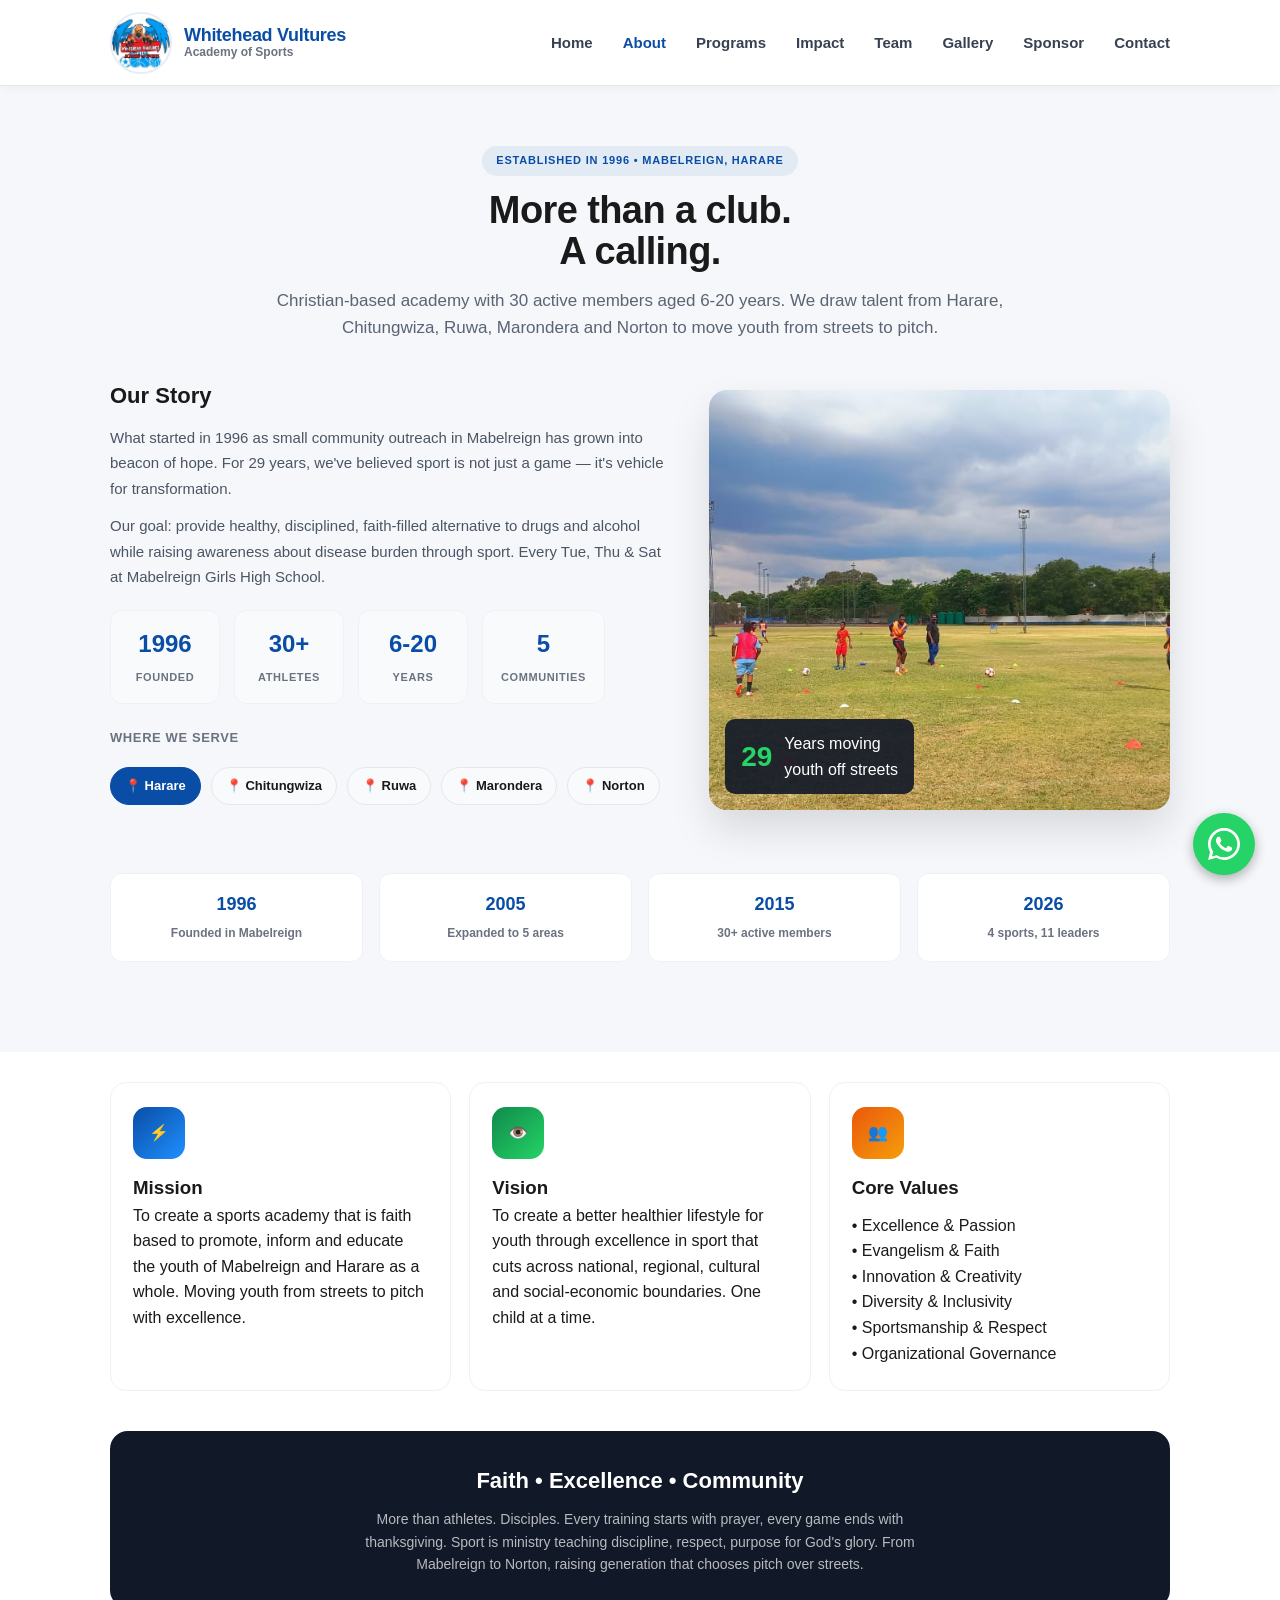
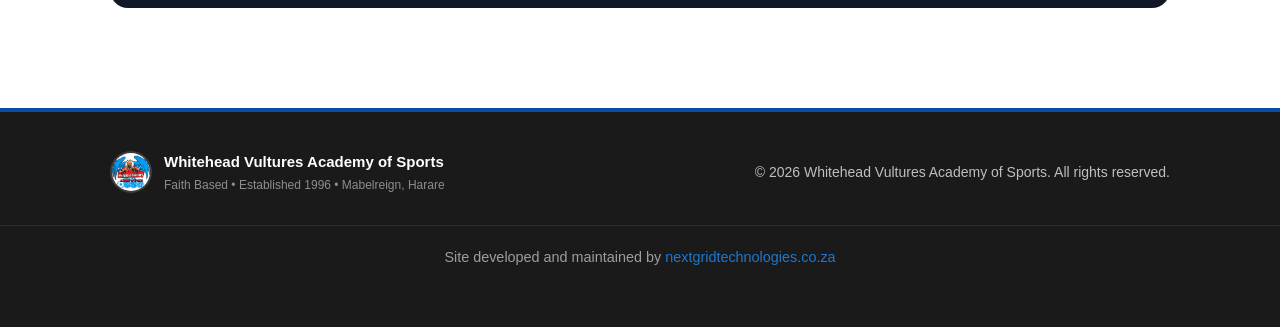
==== commit 46c108eb: "full site update" ====
--- a/about.html
+++ b/about.html
@@ -1,224 +1,35 @@
 <!DOCTYPE html>
-<html lang="en">
-<head>
-    <meta charset="UTF-8">
-    <meta name="viewport" content="width=device-width, initial-scale=1.0">
-    <title>About Us | Whitehead Vultures Academy</title>
-    <meta name="description" content="Christian-based sports academy in Harare since 1996. Developing youth through football, basketball, volleyball and athletics. Mabelreign, Harare, Zimbabwe.">
-    <link rel="stylesheet" href="assets/css/style.css">
-    <link rel="icon" href="assets/images/logo.jpg">
-</head>
-<body>
-
-<header class="header">
-    <div class="container">
-        <div class="header-inner">
-            <a href="index.html" class="logo">
-                <img src="assets/images/logo.jpg" alt="Whitehead Vultures Academy Logo" loading="eager">
-                <div class="logo-text">
-                    <div class="logo-title">Whitehead Vultures</div>
-                    <div class="logo-sub">Academy of Sports</div>
-                </div>
-            </a>
-            <nav class="nav" aria-label="Main navigation">
-                <a href="index.html">Home</a>
-<a href="about.html" style="color:#0a4da6;font-weight:800;">About</a>
-<a href="programs.html">Programs</a>
-<a href="impact.html">Impact</a>
-<a href="team.html">Team</a>
-<a href="gallery.html">Gallery</a>
-<a href="sponsor.html">Sponsor</a>
-<a href="contact.html">Contact</a>
-
-            </nav>
-            <button class="hamburger" id="menuBtn" aria-label="Open menu" aria-expanded="false">
-                <span></span><span></span><span></span>
-            </button>
-            <div class="mobile-nav" id="mobileNav">
-                <a href="index.html">Home</a>
-<a href="about.html">About</a>
-<a href="programs.html">Programs</a>
-<a href="impact.html">Impact</a>
-<a href="team.html">Team</a>
-<a href="gallery.html">Gallery</a>
-<a href="sponsor.html">Sponsor</a>
-<a href="contact.html">Contact</a>
-
-            </div>
-        </div>
-    </div>
-</header>
-
-<main>
-<section class="section about" id="about">
-<div class="container">
-<div class="about-grid">
-<div>
-<div class="eyebrow">Established in 1996 in Mabelreign, Harare</div>
-<h2>More than a club. A calling.</h2>
-<p>Whitehead Vultures Academy of Sports is a Christian-based sports academy with 30 active members aged 6-20 years. We draw talent from Harare, Chitungwiza, Ruwa, Marondera and Norton.</p>
-<p>Our goal is simple: move youth from the streets onto the pitch, providing a healthy alternative to drugs and alcohol while raising awareness about disease burden through sport.</p>
-<div class="stats">
-<div class="stat-card">
-<div class="stat-number">1996</div>
-<div class="stat-label">Founded</div>
-</div>
-<div class="stat-card">
-<div class="stat-number">30+</div>
-<div class="stat-label">Athletes</div>
-</div>
-<div class="stat-card">
-<div class="stat-number">6-20</div>
-<div class="stat-label">Years Old</div>
-</div>
-</div>
-</div>
-<div class="about-image">
-<img alt="Academy players training" loading="lazy" src="assets/images/about.jpg"/>
-</div>
-</div>
-</div>
-</section>
-<section class="section">
-<div class="container">
-<div class="mvv-grid">
-<div class="mvv-card">
-<div class="icon-circle icon-blue">
-<svg fill="none" height="24" stroke="currentColor" stroke-width="2" viewbox="0 0 24 24" width="24"><path d="M13 10V3L4 14h7v7l9-11h-7z"></path></svg>
-</div>
-<h3>Mission</h3>
-<p>To create a sports academy that is faith based to promote, inform and educate the youth of Mabelreign and Harare as a whole.</p>
-</div>
-<div class="mvv-card">
-<div class="icon-circle icon-bright">
-<svg fill="none" height="24" stroke="currentColor" stroke-width="2" viewbox="0 0 24 24" width="24"><circle cx="12" cy="12" r="10"></circle><path d="M12 6v6l-4 2"></path></svg>
-</div>
-<h3>Vision</h3>
-<p>To create a better healthier lifestyle for the youth through excellence in the performance of Sport that cuts across national, regional, cultural and social-economic boundaries.</p>
-</div>
-<div class="mvv-card">
-<div class="icon-circle icon-red">
-<svg fill="none" height="24" stroke="currentColor" stroke-width="2" viewbox="0 0 24 24" width="24"><path d="M17 21v-2a4 4 0 00-4-4H5a4 4 0 00-4 4v2M9 7a4 4 0 100-8 4 4 0 000 8zM23 21v-2a4 4 0 00-3-3.87M16 3.13a4 4 0 010 7.75"></path></svg>
-</div>
-<h3>Core Values</h3>
-<ul>
-<li>Excellence</li>
-<li>Passion</li>
-<li>Evangelism</li>
-<li>Innovation &amp; artistic creativity</li>
-<li>Diversity &amp; inclusivity</li>
-<li>Sportsmanship</li>
-<li>Organizational governance</li>
-</ul>
-</div>
-</div>
-</div>
-</section>
-</main>
-
-<footer class="footer">
-    <div class="container">
-        <div class="footer-inner">
-            <div class="footer-brand">
-                <img src="assets/images/logo.jpg" alt="Vultures logo">
-                <div>
-                    <div class="footer-title">Whitehead Vultures Academy of Sports</div>
-                    <div class="footer-sub">Faith Based • Established 1996 • Mabelreign, Harare</div>
-                </div>
-            </div>
-            <div class="footer-copy">© 2026 Whitehead Vultures Academy of Sports. All rights reserved.</div>
-        </div>
-    </div>
-    <div style="text-align:center;padding:20px 0;border-top:1px solid rgba(255,255,255,0.1);margin-top:30px;font-size:0.9rem;opacity:0.8;">Site developed and maintained by <a href="https://nextgridtechnologies.co.za" target="_blank" style="color:#1e90ff;">nextgridtechnologies.co.za</a></div>
-</footer>
-<div class="lightbox" id="lightbox">
-    <button class="lightbox-close" aria-label="Close">×</button>
-    <img id="lightbox-img" src="" alt="">
-    <div class="lightbox-caption" id="lightbox-caption"></div>
-</div>
-
+<html lang="en"><head><meta charset="UTF-8"><meta name="viewport" content="width=device-width, initial-scale=1.0"><title>About Us | Whitehead Vultures Academy</title><link rel="stylesheet" href="assets/css/style.css"><link rel="icon" href="assets/images/logo.jpg">
+<style>
+.about-hero{text-align:center;max-width:760px;margin:0 auto 36px}.eyebrow-modern{display:inline-block;background:rgba(10,77,166,0.08);color:#0a4da6;padding:6px 14px;border-radius:999px;font-size:11px;font-weight:800;letter-spacing:0.8px;text-transform:uppercase;margin-bottom:14px}.about-hero h2{font-size:38px;font-weight:900;letter-spacing:-0.6px;line-height:1.1;margin-bottom:14px}.about-hero p{color:#5a6473;font-size:17px;line-height:1.6}
+.about-grid-modern{display:grid;grid-template-columns:1.1fr 0.9fr;gap:36px;align-items:center;margin:30px 0 50px}@media(max-width:900px){.about-grid-modern{grid-template-columns:1fr}}
+.stats-modern{display:flex;gap:14px;margin-top:20px;flex-wrap:wrap}.stat-modern{background:#f8fafc;border:1px solid #eef2f7;border-radius:12px;padding:14px 18px;min-width:110px;text-align:center}.stat-modern strong{display:block;font-size:24px;font-weight:900;color:#0a4da6}.stat-modern span{font-size:11px;font-weight:700;text-transform:uppercase;letter-spacing:0.6px;color:#6b7280}
+.about-image-wrap{position:relative;border-radius:18px;overflow:hidden;box-shadow:0 20px 40px rgba(0,0,0,0.12)}.about-image-wrap img{width:100%;height:420px;object-fit:cover;display:block}.about-image-badge{position:absolute;bottom:16px;left:16px;background:rgba(17,24,39,0.9);color:white;padding:12px 16px;border-radius:10px;display:flex;align-items:center;gap:12px}.about-image-badge strong{font-size:28px;font-weight:900;color:#25D366;line-height:1}.locations{display:flex;flex-wrap:wrap;gap:10px;margin:18px 0}.loc-pill{background:#f8fafc;border:1px solid #e5e7eb;padding:8px 14px;border-radius:99px;font-size:13px;font-weight:600;display:flex;gap:6px}.loc-pill.active{background:#0a4da6;color:white;border-color:#0a4da6}
+.mvv-grid-modern{display:grid;grid-template-columns:repeat(3,1fr);gap:18px;margin:30px 0 40px}@media(max-width:900px){.mvv-grid-modern{grid-template-columns:1fr}}
+.mvv-card-modern{background:white;border:1px solid #eef2f7;border-radius:16px;padding:24px 22px;transition:all 0.3s}.mvv-card-modern:hover{transform:translateY(-4px);box-shadow:0 12px 24px rgba(0,0,0,0.08);border-color:#dbeafe}
+.icon-circle-modern{width:52px;height:52px;border-radius:14px;display:flex;align-items:center;justify-content:center;margin-bottom:14px;color:white}
+.icon-blue{background:linear-gradient(135deg,#0a4da6,#1e90ff)}.icon-green{background:linear-gradient(135deg,#0f8a4b,#25D366)}.icon-orange{background:linear-gradient(135deg,#ea580c,#f59e0b)}
+.faith-section{background:#111827;color:white;border-radius:18px;padding:32px 28px;margin:40px 0;text-align:center;position:relative;overflow:hidden}.faith-section h3{font-size:22px;font-weight:800;margin-bottom:10px}.faith-section p{color:rgba(255,255,255,0.7);max-width:600px;margin:0 auto;line-height:1.6;font-size:14px}
+.timeline{display:grid;grid-template-columns:repeat(4,1fr);gap:16px;margin:30px 0}@media(max-width:700px){.timeline{grid-template-columns:1fr 1fr}}.timeline-item{background:white;border:1px solid #eef2f7;border-radius:12px;padding:16px;text-align:center}.timeline-item strong{display:block;color:#0a4da6;font-size:18px;font-weight:900}.timeline-item span{font-size:12px;color:#6b7280;font-weight:600}
+</style></head><body>
+<header class="header"><div class="container"><div class="header-inner"><a href="index.html" class="logo"><img src="assets/images/logo.jpg" alt="Logo" loading="eager"><div class="logo-text"><div class="logo-title">Whitehead Vultures</div><div class="logo-sub">Academy of Sports</div></div></a>
+<nav class="nav"><a href="index.html">Home</a><a href="about.html" style="color:#0a4da6;font-weight:800;">About</a><a href="programs.html">Programs</a><a href="impact.html">Impact</a><a href="team.html">Team</a><a href="gallery.html">Gallery</a><a href="sponsor.html">Sponsor</a><a href="contact.html">Contact</a></nav>
+<button class="hamburger" id="menuBtn" aria-label="Open menu" aria-expanded="false"><span></span><span></span><span></span></button>
+<div class="mobile-nav" id="mobileNav"><a href="index.html">Home</a><a href="about.html">About</a><a href="programs.html">Programs</a><a href="impact.html">Impact</a><a href="team.html">Team</a><a href="gallery.html">Gallery</a><a href="sponsor.html">Sponsor</a><a href="contact.html">Contact</a></div></div></div></header>
+<main><section class="section about"><div class="container">
+<div class="about-hero"><div class="eyebrow-modern">Established in 1996 • Mabelreign, Harare</div><h2>More than a club.<br>A calling.</h2><p>Christian-based academy with 30 active members aged 6-20 years. We draw talent from Harare, Chitungwiza, Ruwa, Marondera and Norton to move youth from streets to pitch.</p></div>
+<div class="about-grid-modern"><div><h3 style="font-size:22px;font-weight:800;margin-bottom:12px;">Our Story</h3><p style="color:#4b5563;line-height:1.7;font-size:15px;margin-bottom:12px;">What started in 1996 as small community outreach in Mabelreign has grown into beacon of hope. For 29 years, we've believed sport is not just a game — it's vehicle for transformation.</p><p style="color:#4b5563;line-height:1.7;font-size:15px;">Our goal: provide healthy, disciplined, faith-filled alternative to drugs and alcohol while raising awareness about disease burden through sport. Every Tue, Thu & Sat at Mabelreign Girls High School.</p>
+<div class="stats-modern"><div class="stat-modern"><strong>1996</strong><span>Founded</span></div><div class="stat-modern"><strong>30+</strong><span>Athletes</span></div><div class="stat-modern"><strong>6-20</strong><span>Years</span></div><div class="stat-modern"><strong>5</strong><span>Communities</span></div></div>
+<div style="margin-top:24px;"><h4 style="font-size:13px;font-weight:800;text-transform:uppercase;letter-spacing:0.6px;color:#6b7280;margin-bottom:10px;">Where We Serve</h4><div class="locations"><div class="loc-pill active">📍 Harare</div><div class="loc-pill">📍 Chitungwiza</div><div class="loc-pill">📍 Ruwa</div><div class="loc-pill">📍 Marondera</div><div class="loc-pill">📍 Norton</div></div></div></div>
+<div class="about-image-wrap"><img alt="Academy training" src="assets/images/about.jpg"/><div class="about-image-badge"><strong>29</strong><span>Years moving<br/>youth off streets</span></div></div></div>
+<div class="timeline"><div class="timeline-item"><strong>1996</strong><span>Founded in Mabelreign</span></div><div class="timeline-item"><strong>2005</strong><span>Expanded to 5 areas</span></div><div class="timeline-item"><strong>2015</strong><span>30+ active members</span></div><div class="timeline-item"><strong>2026</strong><span>4 sports, 11 leaders</span></div></div>
+</div></section>
+<section class="section" style="padding-top:0;"><div class="container"><div class="mvv-grid-modern">
+<div class="mvv-card-modern"><div class="icon-circle-modern icon-blue">⚡</div><h3>Mission</h3><p>To create a sports academy that is faith based to promote, inform and educate the youth of Mabelreign and Harare as a whole. Moving youth from streets to pitch with excellence.</p></div>
+<div class="mvv-card-modern"><div class="icon-circle-modern icon-green">👁️</div><h3>Vision</h3><p>To create a better healthier lifestyle for youth through excellence in sport that cuts across national, regional, cultural and social-economic boundaries. One child at a time.</p></div>
+<div class="mvv-card-modern"><div class="icon-circle-modern icon-orange">👥</div><h3>Core Values</h3><ul style="list-style:none;padding:0;margin:10px 0 0"><li>• Excellence & Passion</li><li>• Evangelism & Faith</li><li>• Innovation & Creativity</li><li>• Diversity & Inclusivity</li><li>• Sportsmanship & Respect</li><li>• Organizational Governance</li></ul></div>
+</div><div class="faith-section"><h3>Faith • Excellence • Community</h3><p>More than athletes. Disciples. Every training starts with prayer, every game ends with thanksgiving. Sport is ministry teaching discipline, respect, purpose for God's glory. From Mabelreign to Norton, raising generation that chooses pitch over streets.</p></div></div></section></main>
+<footer class="footer"><div class="container"><div class="footer-inner"><div class="footer-brand"><img src="assets/images/logo.jpg" alt="logo"><div><div class="footer-title">Whitehead Vultures Academy of Sports</div><div class="footer-sub">Faith Based • Established 1996 • Mabelreign, Harare</div></div></div><div class="footer-copy">© 2026 Whitehead Vultures Academy of Sports. All rights reserved.</div></div></div><div style="text-align:center;padding:20px 0;border-top:1px solid rgba(255,255,255,0.1);margin-top:30px;font-size:0.9rem;opacity:0.8;">Site developed and maintained by <a href="https://nextgridtechnologies.co.za" target="_blank" style="color:#1e90ff;">nextgridtechnologies.co.za</a></div></footer>
 <script src="assets/js/main.js"></script>
-
-<!-- WhatsApp Floating Button -->
-<style>
-.whatsapp-float {
-    position: fixed;
-    width: 62px;
-    height: 62px;
-    bottom: 25px;
-    right: 25px;
-    background-color: #25D366;
-    color: #FFF;
-    border-radius: 50%;
-    text-align: center;
-    box-shadow: 0 4px 12px rgba(0,0,0,0.3);
-    z-index: 9999;
-    display: flex;
-    align-items: center;
-    justify-content: center;
-    transition: all 0.3s ease;
-    text-decoration: none;
-    animation: whatsapp-pulse 2s infinite;
-}
-.whatsapp-float:hover {
-    background-color: #128C7E;
-    transform: scale(1.08);
-}
-.whatsapp-float svg {
-    width: 32px;
-    height: 32px;
-}
-.whatsapp-tooltip {
-    position: absolute;
-    right: 72px;
-    background: #1a1a1a;
-    color: #fff;
-    padding: 8px 14px;
-    border-radius: 6px;
-    font-size: 13px;
-    font-family: system-ui, -apple-system, sans-serif;
-    white-space: nowrap;
-    opacity: 0;
-    pointer-events: none;
-    transition: opacity 0.3s;
-    box-shadow: 0 2px 8px rgba(0,0,0,0.2);
-}
-.whatsapp-tooltip::after {
-    content: '';
-    position: absolute;
-    top: 50%;
-    right: -5px;
-    transform: translateY(-50%);
-    border-width: 5px 0 5px 5px;
-    border-style: solid;
-    border-color: transparent transparent transparent #1a1a1a;
-}
-.whatsapp-float:hover .whatsapp-tooltip {
-    opacity: 1;
-}
-@keyframes whatsapp-pulse {
-    0% { box-shadow: 0 0 0 0 rgba(37, 211, 102, 0.7); }
-    70% { box-shadow: 0 0 0 12px rgba(37, 211, 102, 0); }
-    100% { box-shadow: 0 0 0 0 rgba(37, 211, 102, 0); }
-}
-@media (max-width: 768px) {
-    .whatsapp-float {
-        width: 58px;
-        height: 58px;
-        bottom: 20px;
-        right: 20px;
-    }
-    .whatsapp-tooltip {
-        display: none;
-    }
-}
-</style>
-<a href="https://wa.me/263772900990?text=Hi%20Whitehead%20Vultures%20Academy%2C%20I%20would%20like%20to%20know%20more%20about%20your%20programs." class="whatsapp-float" target="_blank" rel="noopener noreferrer" aria-label="Chat on WhatsApp">
-    <span class="whatsapp-tooltip">Chat with us on WhatsApp</span>
-    <svg viewBox="0 0 24 24" fill="white" xmlns="http://www.w3.org/2000/svg">
-        <path d="M20.52 3.48A11.86 11.86 0 0 0 12 0C5.37 0 0 5.37 0 12c0 2.12.55 4.19 1.6 6.02L0 24l6.18-1.62A11.9 11.9 0 0 0 12 24c6.63 0 12-5.37 12-12 0-3.2-1.25-6.21-3.48-8.52zM12 22a9.88 9.88 0 0 1-5.04-1.38l-.36-.22-3.67.96.98-3.58-.24-.37A9.9 9.9 0 0 1 2 12C2 6.48 6.48 2 12 2s10 4.48 10 10-4.48 10-10 10zm5.46-7.5c-.3-.15-1.77-.87-2.04-.97-.27-.1-.47-.15-.67.15-.2.3-.77.97-.94 1.17-.17.2-.35.22-.65.07-.3-.15-1.26-.46-2.4-1.48-.89-.79-1.48-1.77-1.66-2.07-.17-.3-.02-.46.13-.61.13-.13.3-.35.45-.52.15-.17.2-.3.3-.5.1-.2.05-.37-.02-.52-.07-.15-.67-1.61-.92-2.2-.24-.58-.49-.5-.67-.51-.17-.01-.37-.01-.57-.01s-.52.07-.79.37c-.27.3-1.04 1.02-1.04 2.48s1.07 2.88 1.22 3.08c.15.2 2.1 3.21 5.09 4.5.71.31 1.26.49 1.69.63.71.23 1.35.2 1.86.12.57-.09 1.77-.72 2.02-1.42.25-.7.25-1.3.17-1.42-.07-.12-.27-.2-.57-.35z"/>
-    </svg>
-</a>
-
-</body>
-</html>
+<style>.whatsapp-float{position:fixed;width:62px;height:62px;bottom:25px;right:25px;background-color:#25D366;color:#FFF;border-radius:50%;text-align:center;box-shadow:0 4px 12px rgba(0,0,0,0.3);z-index:9999;display:flex;align-items:center;justify-content:center;transition:all 0.3s ease;text-decoration:none;animation:whatsapp-pulse 2s infinite}.whatsapp-float:hover{background-color:#128C7E;transform:scale(1.08)}.whatsapp-float svg{width:32px;height:32px}.whatsapp-tooltip{position:absolute;right:72px;background:#1a1a1a;color:#fff;padding:8px 14px;border-radius:6px;font-size:13px;white-space:nowrap;opacity:0;pointer-events:none;transition:opacity 0.3s}.whatsapp-float:hover .whatsapp-tooltip{opacity:1}@keyframes whatsapp-pulse{0%{box-shadow:0 0 0 0 rgba(37,211,102,0.7)}70%{box-shadow:0 0 0 12px rgba(37,211,102,0)}100%{box-shadow:0 0 0 0 rgba(37,211,102,0)}}@media(max-width:768px){.whatsapp-float{width:58px;height:58px;bottom:20px;right:20px}.whatsapp-tooltip{display:none}}</style>
+<a href="https://wa.me/263772900990?text=Hi%20Whitehead%20Vultures%20Academy" class="whatsapp-float" target="_blank" rel="noopener noreferrer" aria-label="Chat on WhatsApp"><span class="whatsapp-tooltip">Chat with us on WhatsApp</span><svg viewBox="0 0 24 24" fill="white"><path d="M20.52 3.48A11.86 11.86 0 0 0 12 0C5.37 0 0 5.37 0 12c0 2.12.55 4.19 1.6 6.02L0 24l6.18-1.62A11.9 11.9 0 0 0 12 24c6.63 0 12-5.37 12-12 0-3.2-1.25-6.21-3.48-8.52zM12 22a9.88 9.88 0 0 1-5.04-1.38l-.36-.22-3.67.96.98-3.58-.24-.37A9.9 9.9 0 0 1 2 12C2 6.48 6.48 2 12 2s10 4.48 10 10-4.48 10-10 10zm5.46-7.5c-.3-.15-1.77-.87-2.04-.97-.27-.1-.47-.15-.67.15-.2.3-.77.97-.94 1.17-.17.2-.35.22-.65.07-.3-.15-1.26-.46-2.4-1.48-.89-.79-1.48-1.77-1.66-2.07-.17-.3-.02-.46.13-.61.13-.13.3-.35.45-.52.15-.17.2-.3.3-.5.1-.2.05-.37-.02-.52-.07-.15-.67-1.61-.92-2.2-.24-.58-.49-.5-.67-.51-.17-.01-.37-.01-.57-.01s-.52.07-.79.37c-.27.3-1.04 1.02-1.04 2.48s1.07 2.88 1.22 3.08c.15.2 2.1 3.21 5.09 4.5.71.31 1.26.49 1.69.63.71.23 1.35.2 1.86.12.57-.09 1.77-.72 2.02-1.42.25-.7.25-1.3.17-1.42-.07-.12-.27-.2-.57-.35z"/></svg></a></body></html>
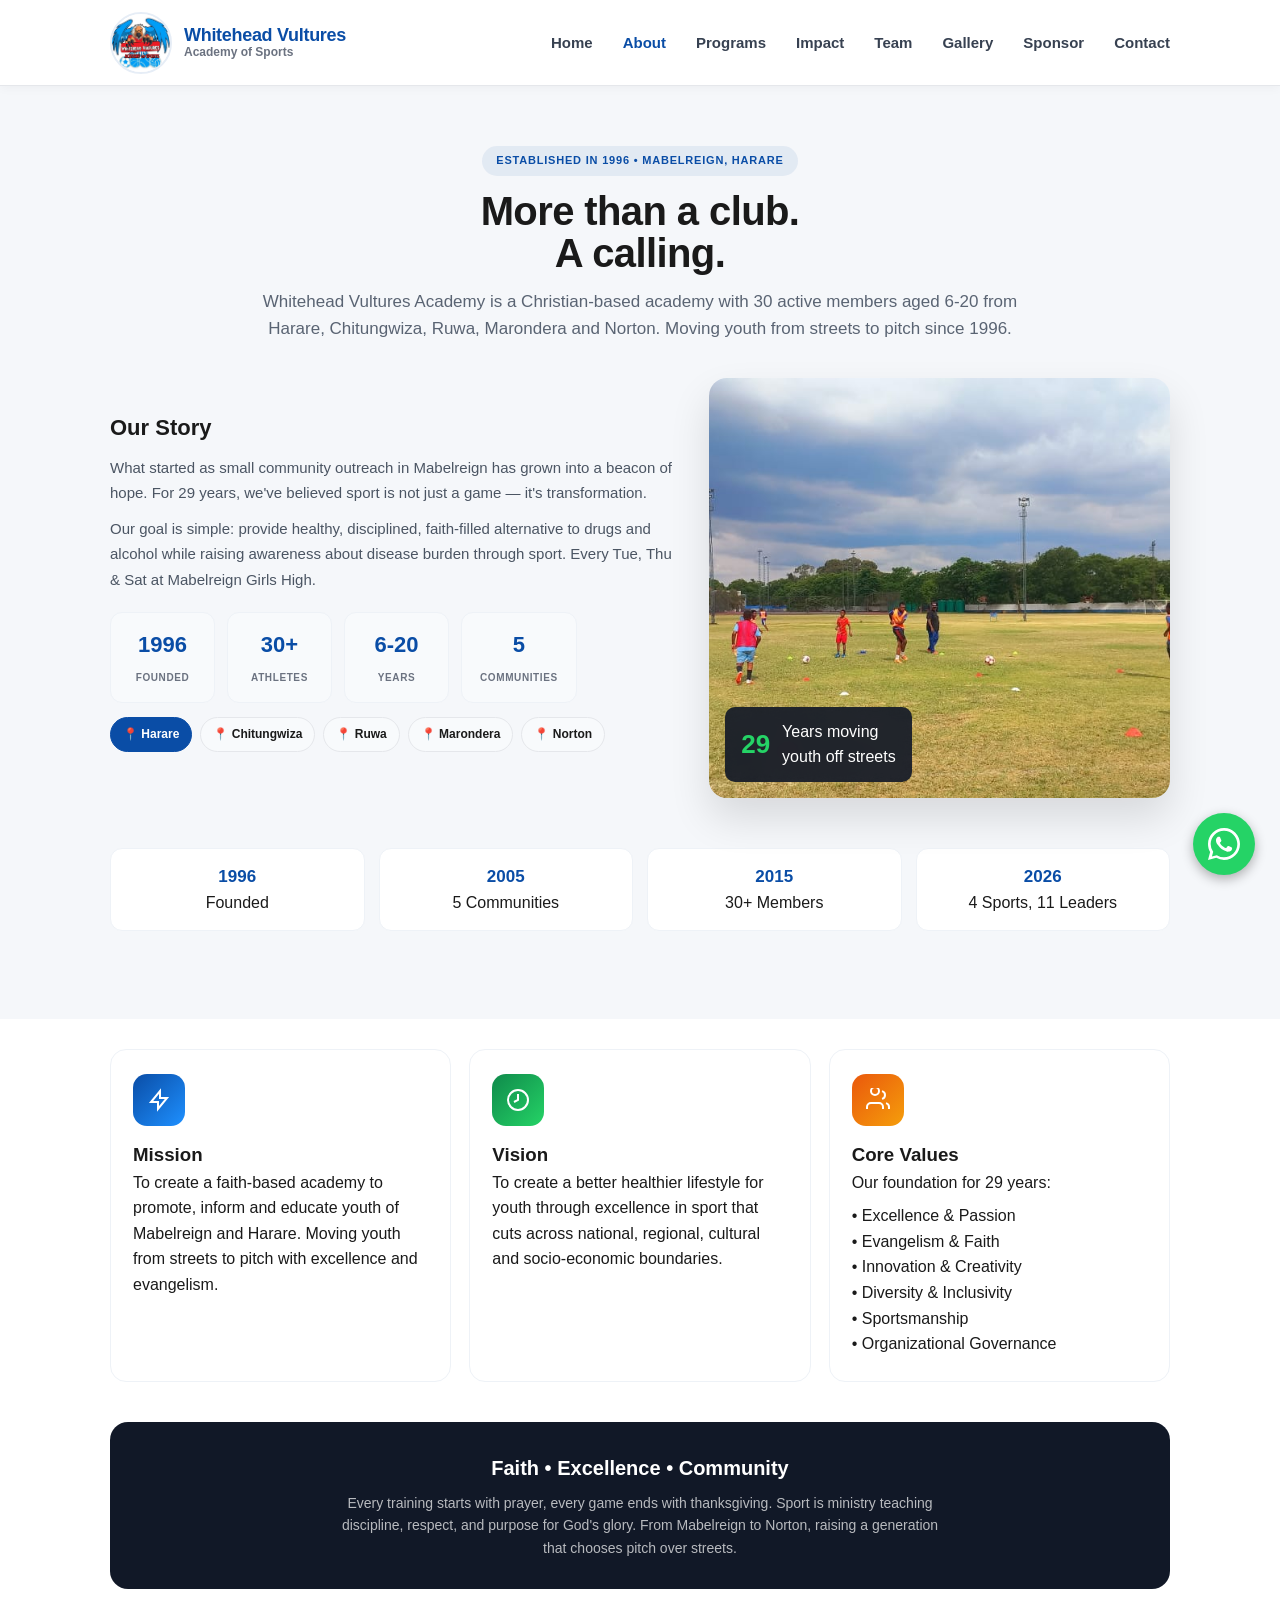
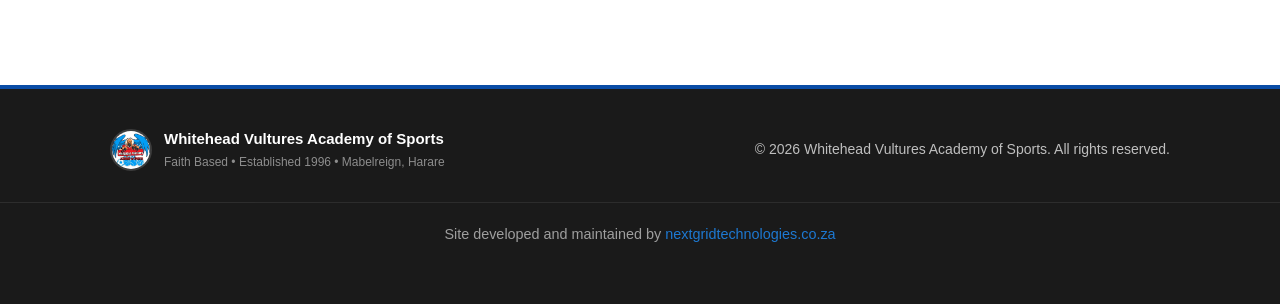
==== commit 786a6b8a: "update site" ====
--- a/about.html
+++ b/about.html
@@ -1,35 +1,80 @@
 <!DOCTYPE html>
-<html lang="en"><head><meta charset="UTF-8"><meta name="viewport" content="width=device-width, initial-scale=1.0"><title>About Us | Whitehead Vultures Academy</title><link rel="stylesheet" href="assets/css/style.css"><link rel="icon" href="assets/images/logo.jpg">
-<style>
-.about-hero{text-align:center;max-width:760px;margin:0 auto 36px}.eyebrow-modern{display:inline-block;background:rgba(10,77,166,0.08);color:#0a4da6;padding:6px 14px;border-radius:999px;font-size:11px;font-weight:800;letter-spacing:0.8px;text-transform:uppercase;margin-bottom:14px}.about-hero h2{font-size:38px;font-weight:900;letter-spacing:-0.6px;line-height:1.1;margin-bottom:14px}.about-hero p{color:#5a6473;font-size:17px;line-height:1.6}
-.about-grid-modern{display:grid;grid-template-columns:1.1fr 0.9fr;gap:36px;align-items:center;margin:30px 0 50px}@media(max-width:900px){.about-grid-modern{grid-template-columns:1fr}}
-.stats-modern{display:flex;gap:14px;margin-top:20px;flex-wrap:wrap}.stat-modern{background:#f8fafc;border:1px solid #eef2f7;border-radius:12px;padding:14px 18px;min-width:110px;text-align:center}.stat-modern strong{display:block;font-size:24px;font-weight:900;color:#0a4da6}.stat-modern span{font-size:11px;font-weight:700;text-transform:uppercase;letter-spacing:0.6px;color:#6b7280}
-.about-image-wrap{position:relative;border-radius:18px;overflow:hidden;box-shadow:0 20px 40px rgba(0,0,0,0.12)}.about-image-wrap img{width:100%;height:420px;object-fit:cover;display:block}.about-image-badge{position:absolute;bottom:16px;left:16px;background:rgba(17,24,39,0.9);color:white;padding:12px 16px;border-radius:10px;display:flex;align-items:center;gap:12px}.about-image-badge strong{font-size:28px;font-weight:900;color:#25D366;line-height:1}.locations{display:flex;flex-wrap:wrap;gap:10px;margin:18px 0}.loc-pill{background:#f8fafc;border:1px solid #e5e7eb;padding:8px 14px;border-radius:99px;font-size:13px;font-weight:600;display:flex;gap:6px}.loc-pill.active{background:#0a4da6;color:white;border-color:#0a4da6}
-.mvv-grid-modern{display:grid;grid-template-columns:repeat(3,1fr);gap:18px;margin:30px 0 40px}@media(max-width:900px){.mvv-grid-modern{grid-template-columns:1fr}}
-.mvv-card-modern{background:white;border:1px solid #eef2f7;border-radius:16px;padding:24px 22px;transition:all 0.3s}.mvv-card-modern:hover{transform:translateY(-4px);box-shadow:0 12px 24px rgba(0,0,0,0.08);border-color:#dbeafe}
-.icon-circle-modern{width:52px;height:52px;border-radius:14px;display:flex;align-items:center;justify-content:center;margin-bottom:14px;color:white}
-.icon-blue{background:linear-gradient(135deg,#0a4da6,#1e90ff)}.icon-green{background:linear-gradient(135deg,#0f8a4b,#25D366)}.icon-orange{background:linear-gradient(135deg,#ea580c,#f59e0b)}
-.faith-section{background:#111827;color:white;border-radius:18px;padding:32px 28px;margin:40px 0;text-align:center;position:relative;overflow:hidden}.faith-section h3{font-size:22px;font-weight:800;margin-bottom:10px}.faith-section p{color:rgba(255,255,255,0.7);max-width:600px;margin:0 auto;line-height:1.6;font-size:14px}
-.timeline{display:grid;grid-template-columns:repeat(4,1fr);gap:16px;margin:30px 0}@media(max-width:700px){.timeline{grid-template-columns:1fr 1fr}}.timeline-item{background:white;border:1px solid #eef2f7;border-radius:12px;padding:16px;text-align:center}.timeline-item strong{display:block;color:#0a4da6;font-size:18px;font-weight:900}.timeline-item span{font-size:12px;color:#6b7280;font-weight:600}
-</style></head><body>
-<header class="header"><div class="container"><div class="header-inner"><a href="index.html" class="logo"><img src="assets/images/logo.jpg" alt="Logo" loading="eager"><div class="logo-text"><div class="logo-title">Whitehead Vultures</div><div class="logo-sub">Academy of Sports</div></div></a>
-<nav class="nav"><a href="index.html">Home</a><a href="about.html" style="color:#0a4da6;font-weight:800;">About</a><a href="programs.html">Programs</a><a href="impact.html">Impact</a><a href="team.html">Team</a><a href="gallery.html">Gallery</a><a href="sponsor.html">Sponsor</a><a href="contact.html">Contact</a></nav>
-<button class="hamburger" id="menuBtn" aria-label="Open menu" aria-expanded="false"><span></span><span></span><span></span></button>
-<div class="mobile-nav" id="mobileNav"><a href="index.html">Home</a><a href="about.html">About</a><a href="programs.html">Programs</a><a href="impact.html">Impact</a><a href="team.html">Team</a><a href="gallery.html">Gallery</a><a href="sponsor.html">Sponsor</a><a href="contact.html">Contact</a></div></div></div></header>
-<main><section class="section about"><div class="container">
-<div class="about-hero"><div class="eyebrow-modern">Established in 1996 • Mabelreign, Harare</div><h2>More than a club.<br>A calling.</h2><p>Christian-based academy with 30 active members aged 6-20 years. We draw talent from Harare, Chitungwiza, Ruwa, Marondera and Norton to move youth from streets to pitch.</p></div>
-<div class="about-grid-modern"><div><h3 style="font-size:22px;font-weight:800;margin-bottom:12px;">Our Story</h3><p style="color:#4b5563;line-height:1.7;font-size:15px;margin-bottom:12px;">What started in 1996 as small community outreach in Mabelreign has grown into beacon of hope. For 29 years, we've believed sport is not just a game — it's vehicle for transformation.</p><p style="color:#4b5563;line-height:1.7;font-size:15px;">Our goal: provide healthy, disciplined, faith-filled alternative to drugs and alcohol while raising awareness about disease burden through sport. Every Tue, Thu & Sat at Mabelreign Girls High School.</p>
+<html lang="en">
+<head>
+    <meta charset="UTF-8">
+    <meta name="viewport" content="width=device-width, initial-scale=1.0">
+    <title>About Us | Whitehead Vultures Academy</title>
+    <meta name="description" content="Christian-based sports academy in Harare since 1996. Developing youth through football, basketball, volleyball and athletics. Mabelreign, Harare, Zimbabwe.">
+    <link rel="stylesheet" href="assets/css/style.css">
+    <link rel="icon" href="assets/images/logo.jpg">
+    <style>
+        .about-hero { text-align:center; max-width:760px; margin:0 auto 36px; }
+        .eyebrow-modern { display:inline-block; background:rgba(10,77,166,0.08); color:#0a4da6; padding:6px 14px; border-radius:999px; font-size:11px; font-weight:800; letter-spacing:0.8px; text-transform:uppercase; margin-bottom:14px; }
+        .about-hero h2 { font-size:40px; font-weight:900; letter-spacing:-0.6px; line-height:1.05; margin-bottom:14px; }
+        .about-hero p { color:#5a6473; font-size:17px; line-height:1.6; }
+        .about-grid-modern { display:grid; grid-template-columns:1.1fr 0.9fr; gap:36px; align-items:center; margin:30px 0 50px; }
+        @media(max-width:900px){ .about-grid-modern{ grid-template-columns:1fr; } }
+        .stats-modern { display:flex; gap:12px; margin-top:20px; flex-wrap:wrap; }
+        .stat-modern { background:#f8fafc; border:1px solid #eef2f7; border-radius:12px; padding:14px 18px; min-width:105px; text-align:center; }
+        .stat-modern strong { display:block; font-size:22px; font-weight:900; color:#0a4da6; }
+        .stat-modern span { font-size:10px; font-weight:700; text-transform:uppercase; letter-spacing:0.6px; color:#6b7280; }
+        .about-image-wrap { position:relative; border-radius:18px; overflow:hidden; box-shadow:0 20px 40px rgba(0,0,0,0.12); }
+        .about-image-wrap img { width:100%; height:420px; object-fit:cover; display:block; }
+        .about-badge { position:absolute; bottom:16px; left:16px; background:rgba(17,24,39,0.9); backdrop-filter:blur(8px); color:white; padding:12px 16px; border-radius:10px; display:flex; align-items:center; gap:12px; }
+        .about-badge strong { font-size:26px; font-weight:900; color:#25D366; line-height:1; }
+        .mvv-grid-modern { display:grid; grid-template-columns:repeat(3,1fr); gap:18px; margin:30px 0 40px; }
+        @media(max-width:900px){ .mvv-grid-modern{ grid-template-columns:1fr; } }
+        .mvv-card-modern { background:white; border:1px solid #eef2f7; border-radius:16px; padding:24px 22px; transition:all 0.3s; }
+        .mvv-card-modern:hover { transform:translateY(-4px); box-shadow:0 12px 24px rgba(0,0,0,0.08); }
+        .icon-circle-modern { width:52px; height:52px; border-radius:14px; display:flex; align-items:center; justify-content:center; margin-bottom:14px; }
+        .icon-blue { background:linear-gradient(135deg, #0a4da6, #1e90ff); color:white; }
+        .icon-green { background:linear-gradient(135deg, #0f8a4b, #25D366); color:white; }
+        .icon-orange { background:linear-gradient(135deg, #ea580c, #f59e0b); color:white; }
+        .locations { display:flex; flex-wrap:wrap; gap:8px; margin:14px 0; }
+        .loc-pill { background:#f8fafc; border:1px solid #e5e7eb; padding:7px 12px; border-radius:99px; font-size:12px; font-weight:600; }
+        .loc-pill.active { background:#0a4da6; color:white; border-color:#0a4da6; }
+        .timeline { display:grid; grid-template-columns:repeat(4,1fr); gap:14px; margin:28px 0; }
+        @media(max-width:700px){ .timeline{ grid-template-columns:1fr 1fr; } }
+        .timeline-item { background:white; border:1px solid #eef2f7; border-radius:12px; padding:14px; text-align:center; }
+        .timeline-item strong { display:block; color:#0a4da6; font-size:17px; font-weight:900; }
+        .faith-section { background:#111827; color:white; border-radius:18px; padding:30px 26px; margin:36px 0; text-align:center; }
+    </style>
+</head>
+<body>
+<header class="header"><div class="container"><div class="header-inner">
+<a href="index.html" class="logo"><img src="assets/images/logo.jpg" alt="Whitehead Vultures Academy Logo" loading="eager"><div class="logo-text"><div class="logo-title">Whitehead Vultures</div><div class="logo-sub">Academy of Sports</div></div></a>
+<nav class="nav" aria-label="Main navigation">
+<a href="index.html">Home</a><a href="about.html" style="color:#0a4da6;font-weight:800;">About</a><a href="programs.html">Programs</a><a href="impact.html">Impact</a><a href="team.html">Team</a><a href="gallery.html">Gallery</a><a href="sponsor.html">Sponsor</a><a href="contact.html">Contact</a>
+</nav><button class="hamburger" id="menuBtn" aria-label="Open menu" aria-expanded="false"><span></span><span></span><span></span></button>
+<div class="mobile-nav" id="mobileNav"><a href="index.html">Home</a><a href="about.html">About</a><a href="programs.html">Programs</a><a href="impact.html">Impact</a><a href="team.html">Team</a><a href="gallery.html">Gallery</a><a href="sponsor.html">Sponsor</a><a href="contact.html">Contact</a></div>
+</div></div></header>
+<main>
+<section class="section about" id="about"><div class="container">
+<div class="about-hero"><div class="eyebrow-modern">Established in 1996 • Mabelreign, Harare</div><h2>More than a club.<br>A calling.</h2><p>Whitehead Vultures Academy is a Christian-based academy with 30 active members aged 6-20 from Harare, Chitungwiza, Ruwa, Marondera and Norton. Moving youth from streets to pitch since 1996.</p></div>
+<div class="about-grid-modern">
+<div><h3 style="font-size:22px; font-weight:800; margin-bottom:10px;">Our Story</h3>
+<p style="color:#4b5563; line-height:1.7; font-size:15px; margin-bottom:10px;">What started as small community outreach in Mabelreign has grown into a beacon of hope. For 29 years, we've believed sport is not just a game — it's transformation.</p>
+<p style="color:#4b5563; line-height:1.7; font-size:15px;">Our goal is simple: provide healthy, disciplined, faith-filled alternative to drugs and alcohol while raising awareness about disease burden through sport. Every Tue, Thu & Sat at Mabelreign Girls High.</p>
 <div class="stats-modern"><div class="stat-modern"><strong>1996</strong><span>Founded</span></div><div class="stat-modern"><strong>30+</strong><span>Athletes</span></div><div class="stat-modern"><strong>6-20</strong><span>Years</span></div><div class="stat-modern"><strong>5</strong><span>Communities</span></div></div>
-<div style="margin-top:24px;"><h4 style="font-size:13px;font-weight:800;text-transform:uppercase;letter-spacing:0.6px;color:#6b7280;margin-bottom:10px;">Where We Serve</h4><div class="locations"><div class="loc-pill active">📍 Harare</div><div class="loc-pill">📍 Chitungwiza</div><div class="loc-pill">📍 Ruwa</div><div class="loc-pill">📍 Marondera</div><div class="loc-pill">📍 Norton</div></div></div></div>
-<div class="about-image-wrap"><img alt="Academy training" src="assets/images/about.jpg"/><div class="about-image-badge"><strong>29</strong><span>Years moving<br/>youth off streets</span></div></div></div>
-<div class="timeline"><div class="timeline-item"><strong>1996</strong><span>Founded in Mabelreign</span></div><div class="timeline-item"><strong>2005</strong><span>Expanded to 5 areas</span></div><div class="timeline-item"><strong>2015</strong><span>30+ active members</span></div><div class="timeline-item"><strong>2026</strong><span>4 sports, 11 leaders</span></div></div>
+<div class="locations"><div class="loc-pill active">📍 Harare</div><div class="loc-pill">📍 Chitungwiza</div><div class="loc-pill">📍 Ruwa</div><div class="loc-pill">📍 Marondera</div><div class="loc-pill">📍 Norton</div></div>
+</div>
+<div class="about-image-wrap"><img alt="Academy players training" loading="lazy" src="assets/images/about.jpg"/><div class="about-badge"><strong>29</strong><span>Years moving<br/>youth off streets</span></div></div>
+</div>
+<div class="timeline"><div class="timeline-item"><strong>1996</strong><span>Founded</span></div><div class="timeline-item"><strong>2005</strong><span>5 Communities</span></div><div class="timeline-item"><strong>2015</strong><span>30+ Members</span></div><div class="timeline-item"><strong>2026</strong><span>4 Sports, 11 Leaders</span></div></div>
 </div></section>
-<section class="section" style="padding-top:0;"><div class="container"><div class="mvv-grid-modern">
-<div class="mvv-card-modern"><div class="icon-circle-modern icon-blue">⚡</div><h3>Mission</h3><p>To create a sports academy that is faith based to promote, inform and educate the youth of Mabelreign and Harare as a whole. Moving youth from streets to pitch with excellence.</p></div>
-<div class="mvv-card-modern"><div class="icon-circle-modern icon-green">👁️</div><h3>Vision</h3><p>To create a better healthier lifestyle for youth through excellence in sport that cuts across national, regional, cultural and social-economic boundaries. One child at a time.</p></div>
-<div class="mvv-card-modern"><div class="icon-circle-modern icon-orange">👥</div><h3>Core Values</h3><ul style="list-style:none;padding:0;margin:10px 0 0"><li>• Excellence & Passion</li><li>• Evangelism & Faith</li><li>• Innovation & Creativity</li><li>• Diversity & Inclusivity</li><li>• Sportsmanship & Respect</li><li>• Organizational Governance</li></ul></div>
-</div><div class="faith-section"><h3>Faith • Excellence • Community</h3><p>More than athletes. Disciples. Every training starts with prayer, every game ends with thanksgiving. Sport is ministry teaching discipline, respect, purpose for God's glory. From Mabelreign to Norton, raising generation that chooses pitch over streets.</p></div></div></section></main>
-<footer class="footer"><div class="container"><div class="footer-inner"><div class="footer-brand"><img src="assets/images/logo.jpg" alt="logo"><div><div class="footer-title">Whitehead Vultures Academy of Sports</div><div class="footer-sub">Faith Based • Established 1996 • Mabelreign, Harare</div></div></div><div class="footer-copy">© 2026 Whitehead Vultures Academy of Sports. All rights reserved.</div></div></div><div style="text-align:center;padding:20px 0;border-top:1px solid rgba(255,255,255,0.1);margin-top:30px;font-size:0.9rem;opacity:0.8;">Site developed and maintained by <a href="https://nextgridtechnologies.co.za" target="_blank" style="color:#1e90ff;">nextgridtechnologies.co.za</a></div></footer>
+<section class="section" style="padding-top:0;"><div class="container">
+<div class="mvv-grid-modern">
+<div class="mvv-card-modern"><div class="icon-circle-modern icon-blue"><svg fill="none" height="24" stroke="currentColor" stroke-width="2" viewbox="0 0 24 24" width="24"><path d="M13 10V3L4 14h7v7l9-11h-7z"></path></svg></div><h3>Mission</h3><p>To create a faith-based academy to promote, inform and educate youth of Mabelreign and Harare. Moving youth from streets to pitch with excellence and evangelism.</p></div>
+<div class="mvv-card-modern"><div class="icon-circle-modern icon-green"><svg fill="none" height="24" stroke="currentColor" stroke-width="2" viewbox="0 0 24 24" width="24"><circle cx="12" cy="12" r="10"></circle><path d="M12 6v6l-4 2"></path></svg></div><h3>Vision</h3><p>To create a better healthier lifestyle for youth through excellence in sport that cuts across national, regional, cultural and socio-economic boundaries.</p></div>
+<div class="mvv-card-modern"><div class="icon-circle-modern icon-orange"><svg fill="none" height="24" stroke="currentColor" stroke-width="2" viewbox="0 0 24 24" width="24"><path d="M17 21v-2a4 4 0 00-4-4H5a4 4 0 00-4 4v2M9 7a4 4 0 100-8 4 4 0 000 8zM23 21v-2a4 4 0 00-3-3.87M16 3.13a4 4 0 010 7.75"></path></svg></div><h3>Core Values</h3><p style="margin-bottom:8px;">Our foundation for 29 years:</p><ul style="list-style:none; padding:0;"><li>• Excellence & Passion</li><li>• Evangelism & Faith</li><li>• Innovation & Creativity</li><li>• Diversity & Inclusivity</li><li>• Sportsmanship</li><li>• Organizational Governance</li></ul></div>
+</div>
+<div class="faith-section"><h3 style="font-size:20px; font-weight:800; margin-bottom:8px;">Faith • Excellence • Community</h3><p style="color:rgba(255,255,255,0.7); max-width:620px; margin:0 auto; font-size:14px; line-height:1.6;">Every training starts with prayer, every game ends with thanksgiving. Sport is ministry teaching discipline, respect, and purpose for God's glory. From Mabelreign to Norton, raising a generation that chooses pitch over streets.</p></div>
+</div></section>
+</main>
+<footer class="footer"><div class="container"><div class="footer-inner"><div class="footer-brand"><img src="assets/images/logo.jpg" alt="Vultures logo"><div><div class="footer-title">Whitehead Vultures Academy of Sports</div><div class="footer-sub">Faith Based • Established 1996 • Mabelreign, Harare</div></div></div><div class="footer-copy">© 2026 Whitehead Vultures Academy of Sports. All rights reserved.</div></div></div><div style="text-align:center;padding:20px 0;border-top:1px solid rgba(255,255,255,0.1);margin-top:30px;font-size:0.9rem;opacity:0.8;">Site developed and maintained by <a href="https://nextgridtechnologies.co.za" target="_blank" style="color:#1e90ff;">nextgridtechnologies.co.za</a></div></footer>
+<div class="lightbox" id="lightbox"><button class="lightbox-close" aria-label="Close">×</button><img id="lightbox-img" src="" alt=""><div class="lightbox-caption" id="lightbox-caption"></div></div>
 <script src="assets/js/main.js"></script>
-<style>.whatsapp-float{position:fixed;width:62px;height:62px;bottom:25px;right:25px;background-color:#25D366;color:#FFF;border-radius:50%;text-align:center;box-shadow:0 4px 12px rgba(0,0,0,0.3);z-index:9999;display:flex;align-items:center;justify-content:center;transition:all 0.3s ease;text-decoration:none;animation:whatsapp-pulse 2s infinite}.whatsapp-float:hover{background-color:#128C7E;transform:scale(1.08)}.whatsapp-float svg{width:32px;height:32px}.whatsapp-tooltip{position:absolute;right:72px;background:#1a1a1a;color:#fff;padding:8px 14px;border-radius:6px;font-size:13px;white-space:nowrap;opacity:0;pointer-events:none;transition:opacity 0.3s}.whatsapp-float:hover .whatsapp-tooltip{opacity:1}@keyframes whatsapp-pulse{0%{box-shadow:0 0 0 0 rgba(37,211,102,0.7)}70%{box-shadow:0 0 0 12px rgba(37,211,102,0)}100%{box-shadow:0 0 0 0 rgba(37,211,102,0)}}@media(max-width:768px){.whatsapp-float{width:58px;height:58px;bottom:20px;right:20px}.whatsapp-tooltip{display:none}}</style>
-<a href="https://wa.me/263772900990?text=Hi%20Whitehead%20Vultures%20Academy" class="whatsapp-float" target="_blank" rel="noopener noreferrer" aria-label="Chat on WhatsApp"><span class="whatsapp-tooltip">Chat with us on WhatsApp</span><svg viewBox="0 0 24 24" fill="white"><path d="M20.52 3.48A11.86 11.86 0 0 0 12 0C5.37 0 0 5.37 0 12c0 2.12.55 4.19 1.6 6.02L0 24l6.18-1.62A11.9 11.9 0 0 0 12 24c6.63 0 12-5.37 12-12 0-3.2-1.25-6.21-3.48-8.52zM12 22a9.88 9.88 0 0 1-5.04-1.38l-.36-.22-3.67.96.98-3.58-.24-.37A9.9 9.9 0 0 1 2 12C2 6.48 6.48 2 12 2s10 4.48 10 10-4.48 10-10 10zm5.46-7.5c-.3-.15-1.77-.87-2.04-.97-.27-.1-.47-.15-.67.15-.2.3-.77.97-.94 1.17-.17.2-.35.22-.65.07-.3-.15-1.26-.46-2.4-1.48-.89-.79-1.48-1.77-1.66-2.07-.17-.3-.02-.46.13-.61.13-.13.3-.35.45-.52.15-.17.2-.3.3-.5.1-.2.05-.37-.02-.52-.07-.15-.67-1.61-.92-2.2-.24-.58-.49-.5-.67-.51-.17-.01-.37-.01-.57-.01s-.52.07-.79.37c-.27.3-1.04 1.02-1.04 2.48s1.07 2.88 1.22 3.08c.15.2 2.1 3.21 5.09 4.5.71.31 1.26.49 1.69.63.71.23 1.35.2 1.86.12.57-.09 1.77-.72 2.02-1.42.25-.7.25-1.3.17-1.42-.07-.12-.27-.2-.57-.35z"/></svg></a></body></html>
+<style>.whatsapp-float{position:fixed;width:62px;height:62px;bottom:25px;right:25px;background-color:#25D366;color:#FFF;border-radius:50%;text-align:center;box-shadow:0 4px 12px rgba(0,0,0,0.3);z-index:9999;display:flex;align-items:center;justify-content:center;transition:all 0.3s ease;text-decoration:none;animation:whatsapp-pulse 2s infinite}.whatsapp-float:hover{background-color:#128C7E;transform:scale(1.08)}.whatsapp-float svg{width:32px;height:32px}.whatsapp-tooltip{position:absolute;right:72px;background:#1a1a1a;color:#fff;padding:8px 14px;border-radius:6px;font-size:13px;font-family:system-ui,sans-serif;white-space:nowrap;opacity:0;pointer-events:none;transition:opacity 0.3s;box-shadow:0 2px 8px rgba(0,0,0,0.2)}.whatsapp-tooltip::after{content:'';position:absolute;top:50%;right:-5px;transform:translateY(-50%);border-width:5px 0 5px 5px;border-style:solid;border-color:transparent transparent transparent #1a1a1a}.whatsapp-float:hover .whatsapp-tooltip{opacity:1}@keyframes whatsapp-pulse{0%{box-shadow:0 0 0 0 rgba(37,211,102,0.7)}70%{box-shadow:0 0 0 12px rgba(37,211,102,0)}100%{box-shadow:0 0 0 0 rgba(37,211,102,0)}}@media(max-width:768px){.whatsapp-float{width:58px;height:58px;bottom:20px;right:20px}.whatsapp-tooltip{display:none}}</style>
+<a href="https://wa.me/263772900990?text=Hi%20Whitehead%20Vultures%20Academy%2C%20I%20would%20like%20to%20know%20more%20about%20your%20programs." class="whatsapp-float" target="_blank" rel="noopener noreferrer" aria-label="Chat on WhatsApp"><span class="whatsapp-tooltip">Chat with us on WhatsApp</span><svg viewBox="0 0 24 24" fill="white" xmlns="http://www.w3.org/2000/svg"><path d="M20.52 3.48A11.86 11.86 0 0 0 12 0C5.37 0 0 5.37 0 12c0 2.12.55 4.19 1.6 6.02L0 24l6.18-1.62A11.9 11.9 0 0 0 12 24c6.63 0 12-5.37 12-12 0-3.2-1.25-6.21-3.48-8.52zM12 22a9.88 9.88 0 0 1-5.04-1.38l-.36-.22-3.67.96.98-3.58-.24-.37A9.9 9.9 0 0 1 2 12C2 6.48 6.48 2 12 2s10 4.48 10 10-4.48 10-10 10zm5.46-7.5c-.3-.15-1.77-.87-2.04-.97-.27-.1-.47-.15-.67.15-.2.3-.77.97-.94 1.17-.17.2-.35.22-.65.07-.3-.15-1.26-.46-2.4-1.48-.89-.79-1.48-1.77-1.66-2.07-.17-.3-.02-.46.13-.61.13-.13.3-.35.45-.52.15-.17.2-.3.3-.5.1-.2.05-.37-.02-.52-.07-.15-.67-1.61-.92-2.2-.24-.58-.49-.5-.67-.51-.17-.01-.37-.01-.57-.01s-.52.07-.79.37c-.27.3-1.04 1.02-1.04 2.48s1.07 2.88 1.22 3.08c.15.2 2.1 3.21 5.09 4.5.71.31 1.26.49 1.69.63.71.23 1.35.2 1.86.12.57-.09 1.77-.72 2.02-1.42.25-.7.25-1.3.17-1.42-.07-.12-.27-.2-.57-.35z"/></svg></a>
+</body>
+</html>
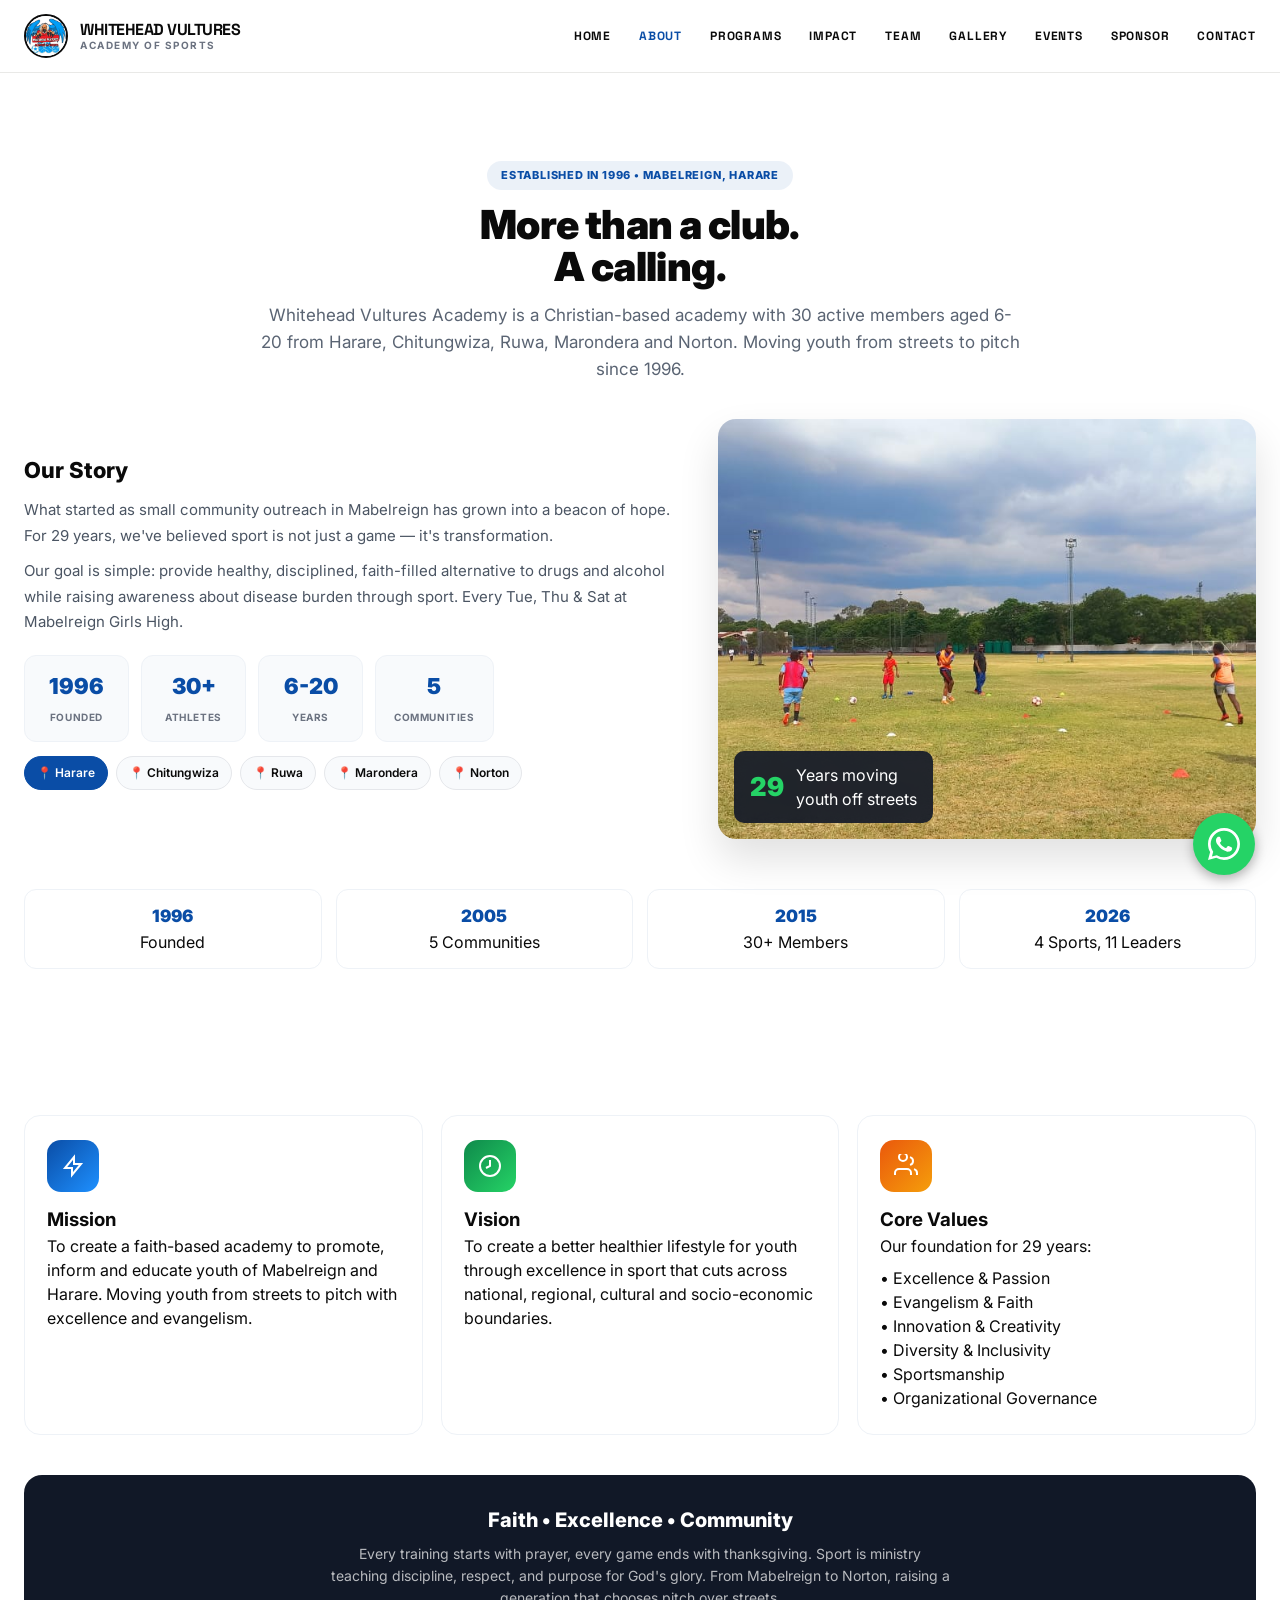
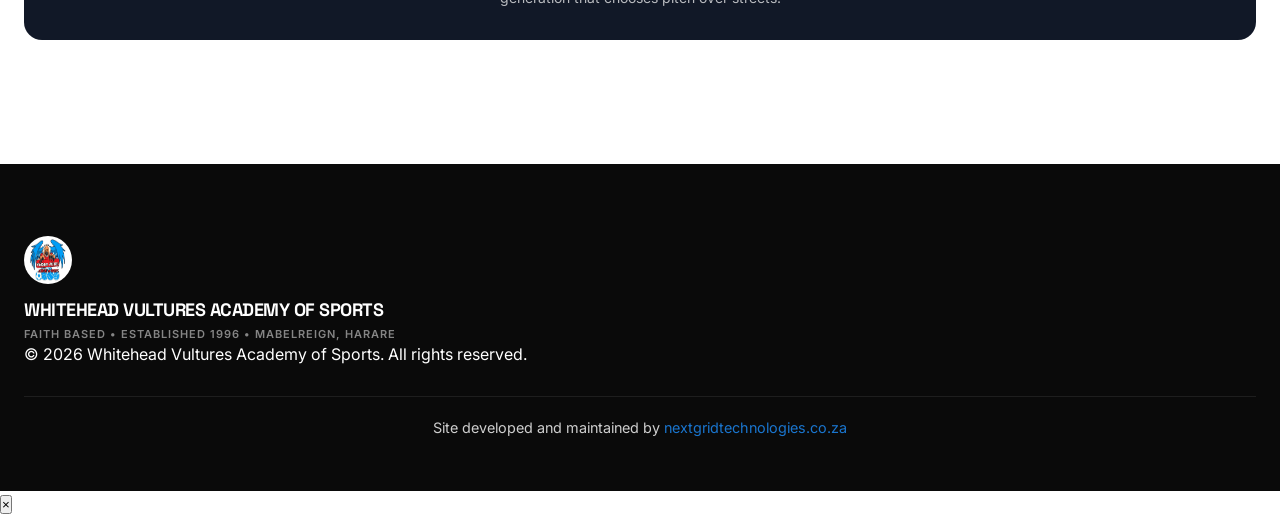
==== commit 9d28415b: "Full update" ====
--- a/about.html
+++ b/about.html
@@ -44,9 +44,13 @@
 <header class="header"><div class="container"><div class="header-inner">
 <a href="index.html" class="logo"><img src="assets/images/logo.jpg" alt="Whitehead Vultures Academy Logo" loading="eager"><div class="logo-text"><div class="logo-title">Whitehead Vultures</div><div class="logo-sub">Academy of Sports</div></div></a>
 <nav class="nav" aria-label="Main navigation">
-<a href="index.html">Home</a><a href="about.html" style="color:#0a4da6;font-weight:800;">About</a><a href="programs.html">Programs</a><a href="impact.html">Impact</a><a href="team.html">Team</a><a href="gallery.html">Gallery</a><a href="sponsor.html">Sponsor</a><a href="contact.html">Contact</a>
+<a href="index.html">Home</a><a href="about.html" style="color:#0a4da6;font-weight:800;">About</a><a href="programs.html">Programs</a><a href="impact.html">Impact</a><a href="team.html">Team</a><a href="gallery.html">Gallery</a>
+<a href="events.html">Events</a>
+<a href="sponsor.html">Sponsor</a><a href="contact.html">Contact</a>
 </nav><button class="hamburger" id="menuBtn" aria-label="Open menu" aria-expanded="false"><span></span><span></span><span></span></button>
-<div class="mobile-nav" id="mobileNav"><a href="index.html">Home</a><a href="about.html">About</a><a href="programs.html">Programs</a><a href="impact.html">Impact</a><a href="team.html">Team</a><a href="gallery.html">Gallery</a><a href="sponsor.html">Sponsor</a><a href="contact.html">Contact</a></div>
+<div class="mobile-nav" id="mobileNav"><a href="index.html">Home</a><a href="about.html">About</a><a href="programs.html">Programs</a><a href="impact.html">Impact</a><a href="team.html">Team</a><a href="gallery.html">Gallery</a>
+<a href="events.html">Events</a>
+<a href="sponsor.html">Sponsor</a><a href="contact.html">Contact</a></div>
 </div></div></header>
 <main>
 <section class="section about" id="about"><div class="container">
--- a/assets/css/style.css
+++ b/assets/css/style.css
@@ -1,540 +1,394 @@
 
-        * { margin: 0; padding: 0; box-sizing: border-box; }
-        html { scroll-behavior: smooth; }
-        body {
-            font-family: Arial, Helvetica, sans-serif;
-            color: #1a1a1a;
-            line-height: 1.6;
-            background: #ffffff;
-            -webkit-font-smoothing: antialiased;
-        }
-        img { max-width: 100%; display: block; height: auto; }
-        a { text-decoration: none; color: inherit; }
-        
-        .container { max-width: 1100px; margin: 0 auto; padding: 0 20px; }
-        .section { padding: 60px 0; }
-
-        /* Header */
-        .header {
-            position: sticky;
-            top: 0;
-            background: #ffffff;
-            border-bottom: 1px solid #e5e7eb;
-            z-index: 1000;
-            box-shadow: 0 2px 10px rgba(0,0,0,0.04);
-        }
-        .header-inner {
-            display: flex;
-            align-items: center;
-            justify-content: space-between;
-            height: 85px;
-        }
-        .logo {
-            display: flex;
-            align-items: center;
-            gap: 12px;
-        }
-        .logo img {
-            height: 62px;
-            width: 62px;
-            border-radius: 50%;
-            object-fit: cover;
-            border: 2px solid rgba(10,77,166,0.1);
-        }
-        .logo-text { line-height: 1.15; }
-        .logo-title {
-            font-weight: 800;
-            color: #0a4da6;
-            font-size: 18px;
-            letter-spacing: -0.3px;
-        }
-        .logo-sub { font-size: 12px; color: #6b7280; font-weight: 600; }
-        
-        .nav { display: flex; gap: 30px; align-items: center; }
-        .nav a {
-            font-weight: 600;
-            font-size: 15px;
-            color: #374151;
-            transition: color 0.2s;
-            position: relative;
-        }
-        .nav a:hover { color: #1e90ff; }
-        .nav a::after {
-            content: '';
-            position: absolute;
-            bottom: -6px;
-            left: 0;
-            width: 0;
-            height: 2px;
-            background: #0a4da6;
-            transition: width 0.2s;
-        }
-        .nav a:hover::after { width: 100%; }
-
-        .hamburger {
-            display: none;
-            background: none;
-            border: none;
-            cursor: pointer;
-            padding: 8px;
-            z-index: 1001;
-        }
-        .hamburger span {
-            display: block;
-            width: 24px;
-            height: 2.5px;
-            background: #1a1a1a;
-            margin: 5px 0;
-            transition: 0.3s;
-            border-radius: 2px;
-        }
-        .mobile-nav {
-            display: none;
-            position: absolute;
-            top: 85px;
-            left: 0;
-            right: 0;
-            background: #fff;
-            border-top: 1px solid #e5e7eb;
-            box-shadow: 0 10px 30px rgba(0,0,0,0.08);
-        }
-        .mobile-nav.active { display: block; }
-        .mobile-nav a {
-            display: block;
-            padding: 16px 20px;
-            border-bottom: 1px solid #f3f4f6;
-            font-weight: 600;
-            color: #374151;
-        }
-        .mobile-nav a:hover { background: #f9fafb; color: #0a4da6; }
-
-        /* Hero */
-        .hero {
-            position: relative;
-            min-height: 88vh;
-            display: flex;
-            align-items: center;
-            justify-content: center;
-            text-align: center;
-            color: #fff;
-            overflow: hidden;
-        }
-        .hero-bg {
-            position: absolute;
-            inset: 0;
-            z-index: 0;
-        }
-        .hero-bg img {
-            width: 100%;
-            height: 100%;
-            object-fit: cover;
-        }
-        .hero::before {
-            content: '';
-            position: absolute;
-            inset: 0;
-            background: #0a4da6;
-            opacity: 0.6;
-            z-index: 1;
-            mix-blend-mode: multiply;
-        }
-        .hero::after {
-            content: '';
-            position: absolute;
-            inset: 0;
-            background: linear-gradient(180deg, rgba(10,77,166,0.85) 0%, rgba(26,26,26,0.85) 100%);
-            z-index: 1;
-        }
-        .hero-content {
-            position: relative;
-            z-index: 2;
-            max-width: 900px;
-            padding: 40px 20px;
-        }
-        .hero-badge {
-            display: inline-flex;
-            align-items: center;
-            gap: 8px;
-            background: rgba(255,255,255,0.12);
-            border: 1px solid rgba(255,255,255,0.25);
-            backdrop-filter: blur(8px);
-            padding: 6px 14px;
-            border-radius: 999px;
-            font-size: 13px;
-            font-weight: 600;
-            margin-bottom: 20px;
-        }
-        .hero-badge-dot {
-            width: 8px;
-            height: 8px;
-            background: #e31b23;
-            border-radius: 50%;
-            animation: pulse 2s infinite;
-        }
-        @keyframes pulse { 0%,100%{opacity:1} 50%{opacity:0.5} }
-        .hero h1 {
-            font-size: clamp(38px, 6.5vw, 68px);
-            font-weight: 800;
-            line-height: 1.05;
-            letter-spacing: -1px;
-            margin-bottom: 18px;
-        }
-        .hero h1 span { color: #1e90ff; }
-        .hero-subtitle {
-            font-size: clamp(18px, 2.5vw, 24px);
-            font-weight: 700;
-            margin-bottom: 14px;
-            letter-spacing: 0.5px;
-        }
-        .hero p {
-            font-size: 18px;
-            max-width: 720px;
-            margin: 0 auto 36px;
-            color: rgba(255,255,255,0.88);
-            line-height: 1.6;
-        }
-        .btn-group { display: flex; gap: 14px; justify-content: center; flex-wrap: wrap; }
-        .btn {
-            display: inline-block;
-            padding: 15px 32px;
-            border-radius: 999px;
-            font-weight: 700;
-            font-size: 16px;
-            transition: all 0.25s;
-            cursor: pointer;
-            border: 2px solid transparent;
-        }
-        .btn-primary {
-            background: #e31b23;
-            color: #fff;
-            box-shadow: 0 10px 25px rgba(227,27,35,0.35);
-        }
-        .btn-primary:hover { background: #c4181f; transform: translateY(-2px); box-shadow: 0 14px 30px rgba(227,27,35,0.4); }
-        .btn-outline {
-            background: transparent;
-            color: #fff;
-            border-color: rgba(255,255,255,0.8);
-        }
-        .btn-outline:hover { background: #fff; color: #0a4da6; }
-
-        /* About */
-        .about { background: #f5f7fa; }
-        .about-grid {
-            display: grid;
-            grid-template-columns: 1.15fr 0.85fr;
-            gap: 60px;
-            align-items: center;
-        }
-        .eyebrow {
-            color: #0a4da6;
-            font-weight: 700;
-            font-size: 13px;
-            text-transform: uppercase;
-            letter-spacing: 1px;
-            margin-bottom: 12px;
-        }
-        h2 {
-            font-size: clamp(30px, 4vw, 42px);
-            font-weight: 800;
-            line-height: 1.2;
-            color: #1a1a1a;
-            margin-bottom: 18px;
-            letter-spacing: -0.5px;
-        }
-        .about p { color: #4b5563; font-size: 17px; margin-bottom: 18px; line-height: 1.7; }
-        .stats {
-            display: grid;
-            grid-template-columns: repeat(3,1fr);
-            gap: 14px;
-            margin-top: 30px;
-        }
-        .stat-card {
-            background: #0a4da6;
-            color: #fff;
-            padding: 24px 16px;
-            border-radius: 16px;
-            text-align: center;
-            box-shadow: 0 8px 20px rgba(10,77,166,0.2);
-        }
-        .stat-card:nth-child(2) { background: #e31b23; }
-        .stat-card:nth-child(3) { background: #1e90ff; }
-        .stat-number { font-size: 34px; font-weight: 800; line-height: 1; }
-        .stat-label { font-size: 13px; opacity: 0.95; margin-top: 6px; font-weight: 600; }
-        .about-image img {
-            border-radius: 22px;
-            box-shadow: 0 25px 50px rgba(10,77,166,0.18);
-            width: 100%;
-            aspect-ratio: 4/3;
-            object-fit: cover;
-        }
-
-        /* MVV */
-        .mvv-grid { display: grid; grid-template-columns: repeat(3,1fr); gap: 26px; }
-        .mvv-card {
-            background: #f5f7fa;
-            padding: 34px 28px;
-            border-radius: 20px;
-            border-top: 4px solid #0a4da6;
-            transition: transform 0.2s, box-shadow 0.2s;
-        }
-        .mvv-card:hover { transform: translateY(-4px); box-shadow: 0 12px 30px rgba(0,0,0,0.07); }
-        .mvv-card:nth-child(2) { border-color: #1e90ff; }
-        .mvv-card:nth-child(3) { border-color: #e31b23; }
-        .icon-circle {
-            width: 50px; height: 50px; border-radius: 12px;
-            display: flex; align-items: center; justify-content: center;
-            margin-bottom: 18px; color: #fff;
-        }
-        .icon-blue { background: #0a4da6; }
-        .icon-bright { background: #1e90ff; }
-        .icon-red { background: #e31b23; }
-        .mvv-card h3 { font-size: 22px; font-weight: 800; margin-bottom: 10px; color: #1a1a1a; }
-        .mvv-card p, .mvv-card ul { color: #4b5563; line-height: 1.65; }
-        .mvv-card ul { list-style: none; padding: 0; margin-top: 6px; }
-        .mvv-card li { padding: 5px 0 5px 18px; position: relative; }
-        .mvv-card li::before { content: '•'; position: absolute; left: 0; color: #e31b23; font-weight: 900; font-size: 18px; line-height: 1; }
-
-        /* Programs */
-        .programs { background: #0a4da6; color: #fff; position: relative; overflow: hidden; }
-        .programs::before {
-            content: '';
-            position: absolute;
-            inset: 0;
-            opacity: 0.06;
-            background-image: radial-gradient(white 1.5px, transparent 1.5px);
-            background-size: 28px 28px;
-        }
-        .programs .container { position: relative; z-index: 2; }
-        .programs h2 { color: #fff; }
-        .programs-intro { color: rgba(255,255,255,0.85); font-size: 18px; max-width: 680px; margin-bottom: 42px; line-height: 1.6; }
-        .programs-grid { display: grid; grid-template-columns: repeat(4,1fr); gap: 20px; }
-        .program-card {
-            background: #fff;
-            color: #1a1a1a;
-            padding: 28px 24px;
-            border-radius: 20px;
-            transition: transform 0.25s, box-shadow 0.25s;
-            box-shadow: 0 8px 24px rgba(0,0,0,0.1);
-        }
-        .program-card:hover { transform: translateY(-5px); box-shadow: 0 14px 35px rgba(0,0,0,0.15); }
-        .program-icon {
-            width: 56px; height: 56px; border-radius: 14px;
-            display: flex; align-items: center; justify-content: center;
-            margin-bottom: 16px;
-        }
-        .program-card h3 { font-size: 20px; font-weight: 800; margin-bottom: 8px; }
-        .program-card p { color: #555; font-size: 15px; line-height: 1.55; }
-
-        /* Schedule */
-        .schedule-box {
-            margin-top: 56px;
-            background: linear-gradient(135deg, rgba(255,255,255,0.14), rgba(255,255,255,0.06));
-            border: 1px solid rgba(255,255,255,0.22);
-            backdrop-filter: blur(12px);
-            border-radius: 24px;
-            padding: 36px;
-            display: grid;
-            grid-template-columns: 2.2fr 1fr;
-            gap: 36px;
-            align-items: center;
-        }
-        .schedule-title { font-size: 24px; font-weight: 800; margin-bottom: 20px; color: #fff; }
-        .schedule-grid { display: grid; grid-template-columns: repeat(3,1fr); gap: 24px; }
-        .schedule-item .label { font-size: 12px; text-transform: uppercase; letter-spacing: 0.8px; opacity: 0.8; font-weight: 700; }
-        .schedule-item .value { font-size: 18px; font-weight: 700; margin-top: 6px; color: #fff; }
-        .schedule-contact {
-            background: #e31b23;
-            padding: 26px;
-            border-radius: 18px;
-            text-align: center;
-            box-shadow: 0 10px 30px rgba(227,27,35,0.3);
-        }
-        .schedule-contact h4 { font-size: 19px; margin-bottom: 10px; font-weight: 800; }
-        .schedule-contact p { font-size: 13px; opacity: 0.9; margin-bottom: 10px; }
-        .schedule-contact a { display: block; color: #fff; font-weight: 700; font-size: 17px; margin: 5px 0; }
-        .schedule-contact a:hover { text-decoration: underline; }
-
-        /* Impact */
-        .impact-grid { display: grid; grid-template-columns: 1.1fr 0.9fr; gap: 60px; align-items: center; }
-        .impact-tag {
-            display: inline-block;
-            background: rgba(227,27,35,0.1);
-            color: #e31b23;
-            padding: 6px 14px;
-            border-radius: 999px;
-            font-size: 12px;
-            font-weight: 800;
-            letter-spacing: 0.5px;
-            margin-bottom: 14px;
-            text-transform: uppercase;
-        }
-        .impact p { color: #4b5563; font-size: 17px; line-height: 1.7; margin-bottom: 18px; }
-        .bullet-list { list-style: none; margin-top: 26px; }
-        .bullet-list li { display: flex; gap: 14px; margin-bottom: 20px; align-items: flex-start; }
-        .bullet-icon {
-            width: 26px; height: 26px; background: #0a4da6; color: #fff; border-radius: 50%;
-            display: flex; align-items: center; justify-content: center;
-            flex-shrink: 0; font-weight: 700; font-size: 14px; margin-top: 2px;
-        }
-        .bullet-content h4 { font-weight: 700; margin-bottom: 4px; font-size: 16px; }
-        .bullet-content p { color: #5a6473; font-size: 15px; margin: 0; line-height: 1.55; }
-        .impact-image { position: relative; }
-        .impact-image img { border-radius: 22px; box-shadow: 0 20px 50px rgba(0,0,0,0.15); width: 100%; aspect-ratio: 4/3; object-fit: cover; }
-        .impact-badge {
-            position: absolute; bottom: -22px; left: -22px;
-            background: #fff; padding: 20px 24px; border-radius: 18px;
-            box-shadow: 0 15px 40px rgba(0,0,0,0.12); border: 1px solid #eef2f7;
-        }
-        .impact-badge .number { font-size: 38px; font-weight: 800; color: #e31b23; line-height: 1; }
-        .impact-badge .text { font-size: 13px; color: #5a6473; font-weight: 600; margin-top: 4px; }
-
-        /* Team */
-        .team { background: #f5f7fa; }
-        .team-header { text-align: center; max-width: 720px; margin: 0 auto 48px; }
-        .team-header p { color: #5a6473; font-size: 17px; margin-top: 10px; }
-        .team-grid { display: grid; grid-template-columns: 1fr 1fr; gap: 40px; }
-        .team-column h3 {
-            font-size: 22px; font-weight: 800; margin-bottom: 20px;
-            display: flex; align-items: center; gap: 10px; color: #1a1a1a;
-        }
-        .team-column h3::before { content: ''; width: 4px; height: 24px; border-radius: 2px; background: #0a4da6; }
-        .team-column:nth-child(2) h3::before { background: #e31b23; }
-        .team-list { display: flex; flex-direction: column; gap: 12px; }
-        .team-card {
-            background: #fff; padding: 18px 20px; border-radius: 14px;
-            border: 1px solid #e5e7eb; display: flex; justify-content: space-between;
-            align-items: center; transition: box-shadow 0.2s, transform 0.2s;
-        }
-        .team-card:hover { box-shadow: 0 6px 18px rgba(0,0,0,0.06); transform: translateY(-2px); }
-        .team-name { font-weight: 700; color: #1f2937; }
-        .team-role { font-size: 14px; color: #6b7280; font-weight: 500; }
-
-        /* Gallery */
-        .gallery-intro { display: flex; justify-content: space-between; align-items: flex-end; flex-wrap: wrap; gap: 16px; margin-bottom: 36px; }
-        .gallery-intro p { color: #5a6473; margin-top: 8px; max-width: 600px; }
-        .gallery-grid { column-count: 3; column-gap: 22px; }
-        .gallery-item {
-            position: relative; overflow: hidden; border-radius: 20px;
-            margin-bottom: 22px; box-shadow: 0 12px 30px rgba(0,0,0,0.1);
-            background: #e5e7eb; break-inside: avoid; cursor: zoom-in;
-        }
-        .gallery-item img { width: 100%; height: auto; display: block; transition: transform 0.7s cubic-bezier(0.2,0.8,0.2,1); }
-        .gallery-item:hover img { transform: scale(1.05); }
-        .gallery-item::after {
-            content: ''; position: absolute; inset: 0;
-            background: linear-gradient(to top, rgba(0,0,0,0.45), transparent 60%);
-            opacity: 0; transition: 0.3s;
-        }
-        .gallery-item:hover::after { opacity: 1; }
-
-        /* Lightbox */
-        .lightbox { position: fixed; inset: 0; background: rgba(5,10,20,0.95); display: none; align-items: center; justify-content: center; z-index: 2000; padding: 30px; }
-        .lightbox.active { display: flex; }
-        .lightbox img { max-width: 92vw; max-height: 86vh; border-radius: 14px; box-shadow: 0 25px 70px rgba(0,0,0,0.6); }
-        .lightbox-close { position: absolute; top: 18px; right: 26px; font-size: 44px; color: #fff; cursor: pointer; line-height: 1; font-weight: 300; padding: 6px 12px; transition: opacity 0.2s; }
-        .lightbox-close:hover { opacity: 0.7; }
-        .lightbox-caption { position: absolute; bottom: 22px; left: 50%; transform: translateX(-50%); color: rgba(255,255,255,0.9); font-size: 14px; text-align: center; max-width: 90%; background: rgba(0,0,0,0.35); padding: 8px 16px; border-radius: 999px; backdrop-filter: blur(4px); }
-
-        /* Contact */
-        .contact { background: #f5f7fa; }
-        .contact-grid { display: grid; grid-template-columns: 0.95fr 1.05fr; gap: 56px; align-items: start; }
-        .contact-info p { color: #5a6473; font-size: 17px; line-height: 1.65; margin-top: 10px; }
-        .contact-details { margin-top: 32px; display: flex; flex-direction: column; gap: 22px; }
-        .contact-item { display: flex; gap: 14px; align-items: flex-start; }
-        .contact-icon {
-            width: 46px; height: 46px; border-radius: 12px;
-            display: flex; align-items: center; justify-content: center;
-            flex-shrink: 0;
-        }
-        .contact-icon.blue { background: rgba(10,77,166,0.1); color: #0a4da6; }
-        .contact-icon.red { background: rgba(227,27,35,0.1); color: #e31b23; }
-        .contact-icon.dark { background: rgba(26,26,26,0.08); color: #1a1a1a; }
-        .contact-item .label { font-size: 13px; color: #6b7280; font-weight: 600; margin-bottom: 2px; }
-        .contact-item .value { font-weight: 700; color: #1f2937; font-size: 16px; line-height: 1.4; }
-        .contact-item .value a:hover { color: #0a4da6; text-decoration: underline; }
-        .contact-mini {
-            margin-top: 32px; background: #fff; border: 1px solid #e5e7eb;
-            border-radius: 16px; padding: 18px; display: flex; align-items: center; gap: 14px;
-            box-shadow: 0 4px 12px rgba(0,0,0,0.04);
-        }
-        .contact-mini img { width: 48px; height: 48px; border-radius: 50%; object-fit: cover; }
-        .contact-mini-title { font-weight: 800; color: #0a4da6; font-size: 15px; }
-        .contact-mini-sub { font-size: 13px; color: #6b7280; margin-top: 2px; }
-
-        .contact-form {
-            background: #fff; padding: 34px; border-radius: 24px;
-            box-shadow: 0 20px 50px rgba(0,0,0,0.09); border: 1px solid #eef2f7;
-        }
-        .form-grid { display: grid; grid-template-columns: 1fr 1fr; gap: 18px; }
-        .form-full { grid-column: 1/-1; }
-        label { display: block; font-size: 14px; font-weight: 600; color: #374151; margin-bottom: 6px; }
-        input, select, textarea {
-            width: 100%; padding: 13px 15px; border: 1.5px solid #d1d5db;
-            border-radius: 12px; font-family: inherit; font-size: 15px;
-            transition: border 0.2s, box-shadow 0.2s; background: #fff; color: #1f2937;
-        }
-        input:focus, select:focus, textarea:focus {
-            outline: none; border-color: #1e90ff; box-shadow: 0 0 0 3px rgba(30,144,255,0.15);
-        }
-        textarea { resize: vertical; min-height: 96px; }
-        .btn-submit {
-            width: 100%; margin-top: 8px; background: #0a4da6; color: #fff;
-            padding: 15px; border: none; border-radius: 12px; font-weight: 700;
-            font-size: 16px; cursor: pointer; transition: all 0.2s;
-            box-shadow: 0 8px 20px rgba(10,77,166,0.25);
-        }
-        .btn-submit:hover { background: #083d85; transform: translateY(-1px); box-shadow: 0 12px 25px rgba(10,77,166,0.3); }
-        .form-note { margin-top: 10px; font-size: 12px; color: #6b7280; text-align: center; }
-
-        /* Footer */
-        .footer { background: #1a1a1a; color: rgba(255,255,255,0.72); padding: 38px 0; border-top: 4px solid #0a4da6; }
-        .footer-inner { display: flex; justify-content: space-between; align-items: center; flex-wrap: wrap; gap: 20px; }
-        .footer-brand { display: flex; align-items: center; gap: 12px; }
-        .footer-brand img { width: 42px; height: 42px; border-radius: 50%; object-fit: cover; border: 2px solid rgba(255,255,255,0.15); }
-        .footer-title { color: #fff; font-weight: 700; font-size: 15px; }
-        .footer-sub { font-size: 12px; color: rgba(255,255,255,0.5); margin-top: 2px; }
-        .footer-copy { font-size: 14px; }
-
-        /* Responsive */
-        @media (max-width: 1024px) {
-            .programs-grid { grid-template-columns: repeat(2,1fr); }
-            .schedule-box { grid-template-columns: 1fr; }
-            .schedule-grid { grid-template-columns: repeat(3,1fr); }
-        }
-        @media (max-width: 900px) {
-            .nav { display: none; }
-            .hamburger { display: block; }
-            .about-grid, .impact-grid, .contact-grid { grid-template-columns: 1fr; gap: 40px; }
-            .about-image { order: -1; }
-            .mvv-grid { grid-template-columns: 1fr; }
-            .team-grid { grid-template-columns: 1fr; }
-            .gallery-grid { column-count: 2; }
-            .impact-badge { position: static; margin-top: 16px; display: inline-block; }
-            .section { padding: 50px 0; }
-        }
-        @media (max-width: 640px) {
-            .header-inner { height: 72px; }
-            .logo img { height: 52px; width: 52px; }
-            .logo-title { font-size: 16px; }
-            .mobile-nav { top: 72px; }
-            .hero { min-height: 80vh; }
-            .hero p { font-size: 16px; }
-            .btn { padding: 13px 24px; font-size: 15px; }
-            .stats { grid-template-columns: 1fr; }
-            .programs-grid { grid-template-columns: 1fr; }
-            .schedule-grid { grid-template-columns: 1fr; gap: 16px; }
-            .schedule-box { padding: 26px; }
-            .gallery-grid { column-count: 1; }
-            .form-grid { grid-template-columns: 1fr; }
-            .contact-form { padding: 24px; }
-            .footer-inner { flex-direction: column; text-align: center; }
-        }
-    
-.nav a.active { color: #0a4da6; }
-.nav a.active::after { width: 100%; }
-.mobile-nav a.active { color: #0a4da6; background: #f9fafb; }
-.page-header { background: #0a4da6; color: white; padding: 80px 0 60px; text-align: center; position: relative; overflow: hidden; }
-.page-header h1 { font-size: clamp(32px,5vw,48px); font-weight: 800; }
-.page-header p { opacity: 0.9; max-width: 700px; margin: 12px auto 0; font-size: 18px; }
-.breadcrumb { margin-top: 16px; font-size: 14px; opacity: 0.8; }
-.breadcrumb a { text-decoration: underline; }
+@import url('https://fonts.googleapis.com/css2?family=Space+Grotesk:wght@400;500;600;700;800;900&family=Inter:wght@400;500;600;700;800&display=swap');
+
+:root{
+  --black:#0a0a0a;
+  --white:#ffffff;
+  --blue:#0a4da6;
+  --blue-bright:#1e90ff;
+  --red:#e31b23;
+  --green:#25D366;
+  --gray-100:#f6f6f5;
+  --gray-200:#e9e9e7;
+  --gray-500:#6b7280;
+  --radius-lg:24px;
+  --radius-md:16px;
+  --radius-pill:999px;
+}
+
+*{margin:0;padding:0;box-sizing:border-box}
+html{scroll-behavior:smooth}
+body{font-family:'Inter',system-ui,-apple-system,sans-serif;background:var(--white);color:var(--black);line-height:1.5;-webkit-font-smoothing:antialiased}
+img{display:block;max-width:100%}
+a{text-decoration:none;color:inherit}
+
+/* Announcement - Evoke style */
+.announce{
+  background:var(--black);
+  color:var(--white);
+  font-family:'Space Grotesk',sans-serif;
+  font-size:11px;
+  font-weight:700;
+  letter-spacing:1.2px;
+  text-transform:uppercase;
+  padding:11px 16px;
+  text-align:center;
+  display:flex;
+  justify-content:center;
+  align-items:center;
+  gap:18px;
+  flex-wrap:wrap;
+  position:relative;
+  z-index:101;
+}
+.announce span.dot{color:var(--blue-bright)}
+
+/* Header - Evoke minimal */
+.header{
+  position:sticky;
+  top:0;
+  z-index:100;
+  background:rgba(255,255,255,0.92);
+  backdrop-filter:blur(18px);
+  -webkit-backdrop-filter:blur(18px);
+  border-bottom:1px solid var(--gray-200);
+}
+.header-inner{
+  max-width:1280px;
+  margin:0 auto;
+  padding:14px 24px;
+  display:flex;
+  align-items:center;
+  justify-content:space-between;
+  gap:20px;
+}
+.logo{display:flex;align-items:center;gap:12px}
+.logo img{width:44px;height:44px;border-radius:50%;object-fit:cover;border:2px solid var(--black)}
+.logo-text{line-height:1}
+.logo-title{font-family:'Space Grotesk',sans-serif;font-weight:900;font-size:16px;letter-spacing:-0.5px;text-transform:uppercase}
+.logo-sub{font-size:10px;font-weight:700;letter-spacing:1.5px;text-transform:uppercase;color:var(--gray-500);margin-top:2px}
+
+.nav{display:flex;align-items:center;gap:28px}
+.nav a{
+  font-family:'Space Grotesk',sans-serif;
+  font-size:12px;
+  font-weight:700;
+  letter-spacing:0.8px;
+  text-transform:uppercase;
+  color:var(--black);
+  position:relative;
+}
+.nav a.active,.nav a:hover{color:var(--blue)}
+.nav a.active::after{
+  content:'';
+  position:absolute;
+  bottom:-4px;
+  left:0;
+  width:100%;
+  height:2px;
+  background:var(--black);
+}
+.btn-pill{
+  display:inline-flex;
+  align-items:center;
+  justify-content:center;
+  gap:8px;
+  padding:13px 22px;
+  border-radius:var(--radius-pill);
+  font-family:'Space Grotesk',sans-serif;
+  font-size:12px;
+  font-weight:800;
+  letter-spacing:0.8px;
+  text-transform:uppercase;
+  transition:all 0.25s;
+  cursor:pointer;
+  border:1px solid transparent;
+  white-space:nowrap;
+}
+.btn-black{background:var(--black);color:var(--white)}
+.btn-black:hover{background:#1a1a1a;transform:translateY(-1px)}
+.btn-white{background:var(--white);color:var(--black);border-color:var(--black)}
+.btn-white:hover{background:var(--black);color:var(--white)}
+.btn-blue{background:var(--blue);color:white}
+.btn-blue:hover{background:#083d85;transform:translateY(-1px)}
+.btn-outline-light{background:transparent;color:white;border-color:rgba(255,255,255,0.3)}
+.btn-outline-light:hover{background:white;color:black}
+
+.hamburger{display:none;flex-direction:column;gap:5px;background:none;border:none;cursor:pointer;padding:6px}
+.hamburger span{width:22px;height:2px;background:var(--black);display:block;transition:0.3s}
+.mobile-nav{display:none;position:absolute;top:100%;left:0;right:0;background:white;border-top:1px solid var(--gray-200);padding:20px 24px;flex-direction:column;gap:16px;box-shadow:0 20px 40px rgba(0,0,0,0.08)}
+.mobile-nav.active{display:flex}
+@media(max-width:960px){
+  .nav{display:none}
+  .hamburger{display:flex}
+  .header-cta{display:none}
+}
+
+/* Hero - Evoke style big type */
+.hero{
+  position:relative;
+  min-height:88vh;
+  display:flex;
+  align-items:flex-end;
+  background:var(--black);
+  color:white;
+  overflow:hidden;
+  padding:0;
+}
+.hero-bg{position:absolute;inset:0}
+.hero-bg img{width:100%;height:100%;object-fit:cover;opacity:0.6}
+.hero-bg::after{content:'';position:absolute;inset:0;background:linear-gradient(0deg, rgba(0,0,0,0.85) 0%, rgba(0,0,0,0.4) 50%, rgba(0,0,0,0.2) 100%)}
+.hero-content{
+  position:relative;
+  z-index:2;
+  max-width:1280px;
+  margin:0 auto;
+  width:100%;
+  padding:60px 24px 72px;
+}
+.hero-badge{
+  display:inline-flex;
+  align-items:center;
+  gap:8px;
+  background:rgba(255,255,255,0.12);
+  backdrop-filter:blur(10px);
+  border:1px solid rgba(255,255,255,0.18);
+  padding:7px 14px;
+  border-radius:var(--radius-pill);
+  font-family:'Space Grotesk',sans-serif;
+  font-size:11px;
+  font-weight:700;
+  letter-spacing:0.8px;
+  text-transform:uppercase;
+  margin-bottom:22px;
+}
+.hero-badge-dot{width:6px;height:6px;background:var(--green);border-radius:50%;display:inline-block;box-shadow:0 0 0 4px rgba(37,211,102,0.3)}
+.hero h1{
+  font-family:'Space Grotesk',sans-serif;
+  font-weight:900;
+  font-size:clamp(44px, 8vw, 92px);
+  line-height:0.88;
+  letter-spacing:-3px;
+  text-transform:uppercase;
+  max-width:900px;
+  margin-bottom:18px;
+}
+.hero h1 span.outline{
+  color:transparent;
+  -webkit-text-stroke:1.5px rgba(255,255,255,0.7);
+}
+.hero h1 span.blue{color:var(--blue-bright)}
+.hero-subtitle{
+  font-family:'Space Grotesk',sans-serif;
+  font-size:13px;
+  font-weight:700;
+  letter-spacing:2px;
+  text-transform:uppercase;
+  opacity:0.7;
+  margin-bottom:16px;
+}
+.hero p{
+  font-size:17px;
+  line-height:1.6;
+  max-width:540px;
+  color:rgba(255,255,255,0.75);
+  margin-bottom:28px;
+}
+.btn-group{display:flex;gap:12px;flex-wrap:wrap}
+
+/* Stats strip - like Evoke */
+.stats-strip{
+  background:var(--black);
+  color:white;
+  border-top:1px solid rgba(255,255,255,0.1);
+  border-bottom:1px solid rgba(255,255,255,0.1);
+  padding:18px 24px;
+  display:flex;
+  justify-content:space-between;
+  gap:24px;
+  overflow-x:auto;
+  scrollbar-width:none;
+}
+.stats-strip::-webkit-scrollbar{display:none}
+.stat-strip-item{display:flex;align-items:center;gap:10px;white-space:nowrap;font-family:'Space Grotesk',sans-serif}
+.stat-strip-item strong{font-size:22px;font-weight:900;letter-spacing:-0.5px}
+.stat-strip-item span{font-size:11px;font-weight:600;letter-spacing:0.8px;text-transform:uppercase;opacity:0.6}
+.stat-strip-dot{width:4px;height:4px;background:var(--blue-bright);border-radius:50%}
+
+/* Sections */
+.section{padding:88px 24px}
+.container{max-width:1280px;margin:0 auto}
+.eyebrow{
+  display:inline-flex;
+  align-items:center;
+  gap:8px;
+  background:var(--white);
+  border:1px solid var(--gray-200);
+  padding:6px 14px;
+  border-radius:var(--radius-pill);
+  font-family:'Space Grotesk',sans-serif;
+  font-size:11px;
+  font-weight:800;
+  letter-spacing:1px;
+  text-transform:uppercase;
+  margin-bottom:20px;
+}
+.eyebrow.dark{background:rgba(255,255,255,0.08);color:white;border-color:rgba(255,255,255,0.15)}
+h2.section-title{
+  font-family:'Space Grotesk',sans-serif;
+  font-weight:900;
+  font-size:clamp(32px,5vw,56px);
+  line-height:0.95;
+  letter-spacing:-2px;
+  text-transform:uppercase;
+  margin-bottom:16px;
+  max-width:720px;
+}
+h2.section-title span.outline{color:transparent;-webkit-text-stroke:1.2px var(--black)}
+.section-dark h2.section-title span.outline{-webkit-text-stroke:1.2px rgba(255,255,255,0.6)}
+p.section-intro{font-size:17px;color:var(--gray-500);max-width:560px;line-height:1.6;margin-bottom:36px}
+
+/* Grid cards - Evoke */
+.grid-3{display:grid;grid-template-columns:repeat(3,1fr);gap:18px}
+.grid-2{display:grid;grid-template-columns:repeat(2,1fr);gap:18px}
+.grid-4{display:grid;grid-template-columns:repeat(4,1fr);gap:18px}
+@media(max-width:900px){.grid-3,.grid-4{grid-template-columns:1fr 1fr}}
+@media(max-width:600px){.grid-3,.grid-2,.grid-4{grid-template-columns:1fr}}
+
+.card-evoke{
+  background:white;
+  border:1px solid var(--gray-200);
+  border-radius:var(--radius-lg);
+  overflow:hidden;
+  transition:all 0.35s cubic-bezier(0.16,1,0.3,1);
+  position:relative;
+}
+.card-evoke:hover{transform:translateY(-6px);box-shadow:0 20px 40px rgba(0,0,0,0.08);border-color:var(--black)}
+.card-evoke img{width:100%;height:220px;object-fit:cover}
+.card-evoke-body{padding:22px}
+.card-evoke h3{font-family:'Space Grotesk',sans-serif;font-weight:800;font-size:18px;letter-spacing:-0.3px;text-transform:uppercase;margin-bottom:8px}
+.card-evoke p{font-size:14px;color:var(--gray-500);line-height:1.6}
+.card-tag{display:inline-block;font-family:'Space Grotesk',sans-serif;font-size:10px;font-weight:800;letter-spacing:0.8px;text-transform:uppercase;padding:4px 10px;border-radius:var(--radius-pill);margin-bottom:12px;background:var(--gray-100);border:1px solid var(--gray-200)}
+
+/* Dark section */
+.section-dark{background:var(--black);color:white}
+.section-dark .eyebrow{color:white}
+.section-dark p.section-intro{color:rgba(255,255,255,0.6)}
+.section-dark .card-evoke{background:#141414;border-color:rgba(255,255,255,0.1);color:white}
+.section-dark .card-evoke p{color:rgba(255,255,255,0.6)}
+.section-dark .card-evoke:hover{border-color:rgba(255,255,255,0.3)}
+
+/* About grid */
+.about-grid{display:grid;grid-template-columns:1.1fr 0.9fr;gap:48px;align-items:center}
+@media(max-width:900px){.about-grid{grid-template-columns:1fr}}
+.about-img-wrap{position:relative;border-radius:var(--radius-lg);overflow:hidden;aspect-ratio:4/3}
+.about-img-wrap img{width:100%;height:100%;object-fit:cover}
+.about-badge-float{position:absolute;bottom:16px;left:16px;background:var(--black);color:white;padding:12px 16px;border-radius:12px;display:flex;gap:12px;align-items:center}
+.about-badge-float strong{font-family:'Space Grotesk',sans-serif;font-size:28px;font-weight:900;color:var(--green);line-height:1}
+
+/* Schedule box - Evoke hub style */
+.hub-grid{display:grid;grid-template-columns:1.2fr 0.8fr;gap:20px;margin-top:32px}
+@media(max-width:800px){.hub-grid{grid-template-columns:1fr}}
+.hub-card{background:var(--gray-100);border:1px solid var(--gray-200);border-radius:var(--radius-lg);padding:28px}
+.hub-card.dark{background:var(--black);color:white;border-color:rgba(255,255,255,0.1)}
+.hub-card h4{font-family:'Space Grotesk',sans-serif;font-weight:800;text-transform:uppercase;letter-spacing:-0.3px;margin-bottom:14px}
+
+/* Footer - Evoke */
+.footer{background:var(--black);color:white;padding:72px 24px 32px}
+.footer-top{display:grid;grid-template-columns:1.5fr 1fr 1fr 1fr;gap:40px;max-width:1280px;margin:0 auto 48px}
+@media(max-width:900px){.footer-top{grid-template-columns:1fr 1fr}}
+@media(max-width:600px){.footer-top{grid-template-columns:1fr}}
+.footer-brand img{width:48px;height:48px;border-radius:50%;margin-bottom:16px}
+.footer-title{font-family:'Space Grotesk',sans-serif;font-weight:900;font-size:18px;text-transform:uppercase;letter-spacing:-0.5px;line-height:1.1}
+.footer-sub{font-size:11px;font-weight:600;letter-spacing:1px;text-transform:uppercase;opacity:0.5;margin-top:6px}
+.footer-col h5{font-family:'Space Grotesk',sans-serif;font-size:11px;font-weight:800;letter-spacing:1.2px;text-transform:uppercase;opacity:0.4;margin-bottom:16px}
+.footer-col a{display:block;font-size:14px;font-weight:500;padding:6px 0;color:rgba(255,255,255,0.7);transition:0.2s}
+.footer-col a:hover{color:white}
+.footer-bottom{max-width:1280px;margin:0 auto;padding-top:28px;border-top:1px solid rgba(255,255,255,0.1);display:flex;justify-content:space-between;gap:16px;flex-wrap:wrap;font-size:12px;color:rgba(255,255,255,0.4)}
+.footer-big-text{font-family:'Space Grotesk',sans-serif;font-weight:900;font-size:clamp(40px,10vw,120px);line-height:0.85;letter-spacing:-4px;text-transform:uppercase;color:rgba(255,255,255,0.04);margin:40px 0 0;white-space:nowrap;overflow:hidden}
+
+/* Marquee */
+.marquee{overflow:hidden;background:var(--blue);color:white;padding:12px 0;white-space:nowrap}
+.marquee-inner{display:flex;gap:32px;animation:marquee 30s linear infinite}
+.marquee span{font-family:'Space Grotesk',sans-serif;font-weight:800;font-size:14px;text-transform:uppercase;letter-spacing:1px;display:flex;align-items:center;gap:12px}
+@keyframes marquee{0%{transform:translateX(0)}100%{transform:translateX(-50%)}}
+
+/* Gallery evoke */
+.gallery-evoke{display:grid;grid-template-columns:repeat(3,1fr);gap:16px}
+@media(max-width:900px){.gallery-evoke{grid-template-columns:repeat(2,1fr)}}
+@media(max-width:600px){.gallery-evoke{grid-template-columns:1fr}}
+.gallery-evoke-item{border-radius:var(--radius-lg);overflow:hidden;position:relative;aspect-ratio:1;background:var(--gray-100);cursor:pointer}
+.gallery-evoke-item img{width:100%;height:100%;object-fit:cover;transition:transform 0.6s}
+.gallery-evoke-item:hover img{transform:scale(1.05)}
+.gallery-evoke-item .overlay{position:absolute;inset:0;background:linear-gradient(0deg, rgba(0,0,0,0.7) 0%, transparent 60%);opacity:0;transition:0.3s;display:flex;align-items:flex-end;padding:18px}
+.gallery-evoke-item:hover .overlay{opacity:1}
+.gallery-evoke-item .overlay span{color:white;font-family:'Space Grotesk',sans-serif;font-size:12px;font-weight:700;text-transform:uppercase;letter-spacing:0.6px}
+
+/* Team evoke */
+.team-evoke{display:grid;grid-template-columns:repeat(3,1fr);gap:16px}
+@media(max-width:900px){.team-evoke{grid-template-columns:repeat(2,1fr)}}
+@media(max-width:600px){.team-evoke{grid-template-columns:1fr}}
+.team-card-evoke{background:white;border:1px solid var(--gray-200);border-radius:var(--radius-lg);padding:22px;transition:0.3s}
+.team-card-evoke:hover{transform:translateY(-4px);box-shadow:0 12px 32px rgba(0,0,0,0.08)}
+.team-avatar{width:100%;aspect-ratio:1;border-radius:16px;background:var(--gray-100);display:flex;align-items:center;justify-content:center;font-family:'Space Grotesk',sans-serif;font-weight:900;font-size:28px;margin-bottom:16px;overflow:hidden}
+.team-card-evoke h4{font-family:'Space Grotesk',sans-serif;font-weight:800;text-transform:uppercase;font-size:16px;margin-bottom:4px}
+.team-role{font-size:11px;font-weight:700;letter-spacing:0.6px;text-transform:uppercase;color:var(--blue);margin-bottom:10px}
+.team-card-evoke p{font-size:13px;color:var(--gray-500);line-height:1.5}
+
+/* WhatsApp */
+.whatsapp-float{position:fixed;width:56px;height:56px;bottom:24px;right:24px;background:#25D366;color:#FFF;border-radius:50%;display:flex;align-items:center;justify-content:center;box-shadow:0 8px 24px rgba(0,0,0,0.2);z-index:9999;transition:0.3s}
+.whatsapp-float:hover{transform:scale(1.08);background:#128C7E}
+
+/* Original Vultures Blue/Red accents */
+.btn-red{background:var(--red);color:white}
+.btn-red:hover{background:#b91c1c;transform:translateY(-1px)}
+.text-blue{color:var(--blue)}
+.text-red{color:var(--red)}
+.bg-blue{background:var(--blue)}
+.bg-red{background:var(--red)}
+.card-tag.blue{background:rgba(10,77,166,0.1);color:var(--blue);border-color:rgba(10,77,166,0.2)}
+.card-tag.red{background:rgba(227,27,35,0.1);color:var(--red);border-color:rgba(227,27,35,0.2)}
+.announce .dot-red{color:var(--red)}
+.stats-strip .dot-blue{background:var(--blue-bright)}
+.stats-strip .dot-red{background:var(--red)}
+.hero h1 span.red{color:var(--red);-webkit-text-stroke:0}
+.marquee.blue-red{background:linear-gradient(90deg,var(--blue) 0%, var(--blue) 50%, var(--red) 100%)}
+
+/* Override CTA to use original Vultures blue/red */
+.header-cta .btn-pill, .btn-group .btn-pill, form .btn-pill{
+  min-width:140px;
+}
+.btn-blue{
+  background:var(--blue) !important;
+  color:white !important;
+  border-color:var(--blue) !important;
+  box-shadow:0 4px 14px rgba(10,77,166,0.25);
+}
+.btn-blue:hover{
+  background:#083d85 !important;
+  transform:translateY(-2px);
+  box-shadow:0 8px 20px rgba(10,77,166,0.35);
+}
+.btn-red{
+  background:var(--red) !important;
+  color:white !important;
+  border-color:var(--red) !important;
+  box-shadow:0 4px 14px rgba(227,27,35,0.25);
+}
+.btn-red:hover{
+  background:#b91c1c !important;
+  transform:translateY(-2px);
+  box-shadow:0 8px 20px rgba(227,27,35,0.35);
+}
+.btn-white{
+  background:white !important;
+  color:var(--black) !important;
+  border:1.5px solid var(--black) !important;
+}
+.btn-white:hover{
+  background:var(--black) !important;
+  color:white !important;
+}
+/* Keep black for dark sections secondary, but primary everywhere is blue/red */
+.section-dark .btn-blue{box-shadow:0 4px 14px rgba(30,144,255,0.3)}
+.section-dark .btn-red{box-shadow:0 4px 14px rgba(255,80,80,0.3)}
